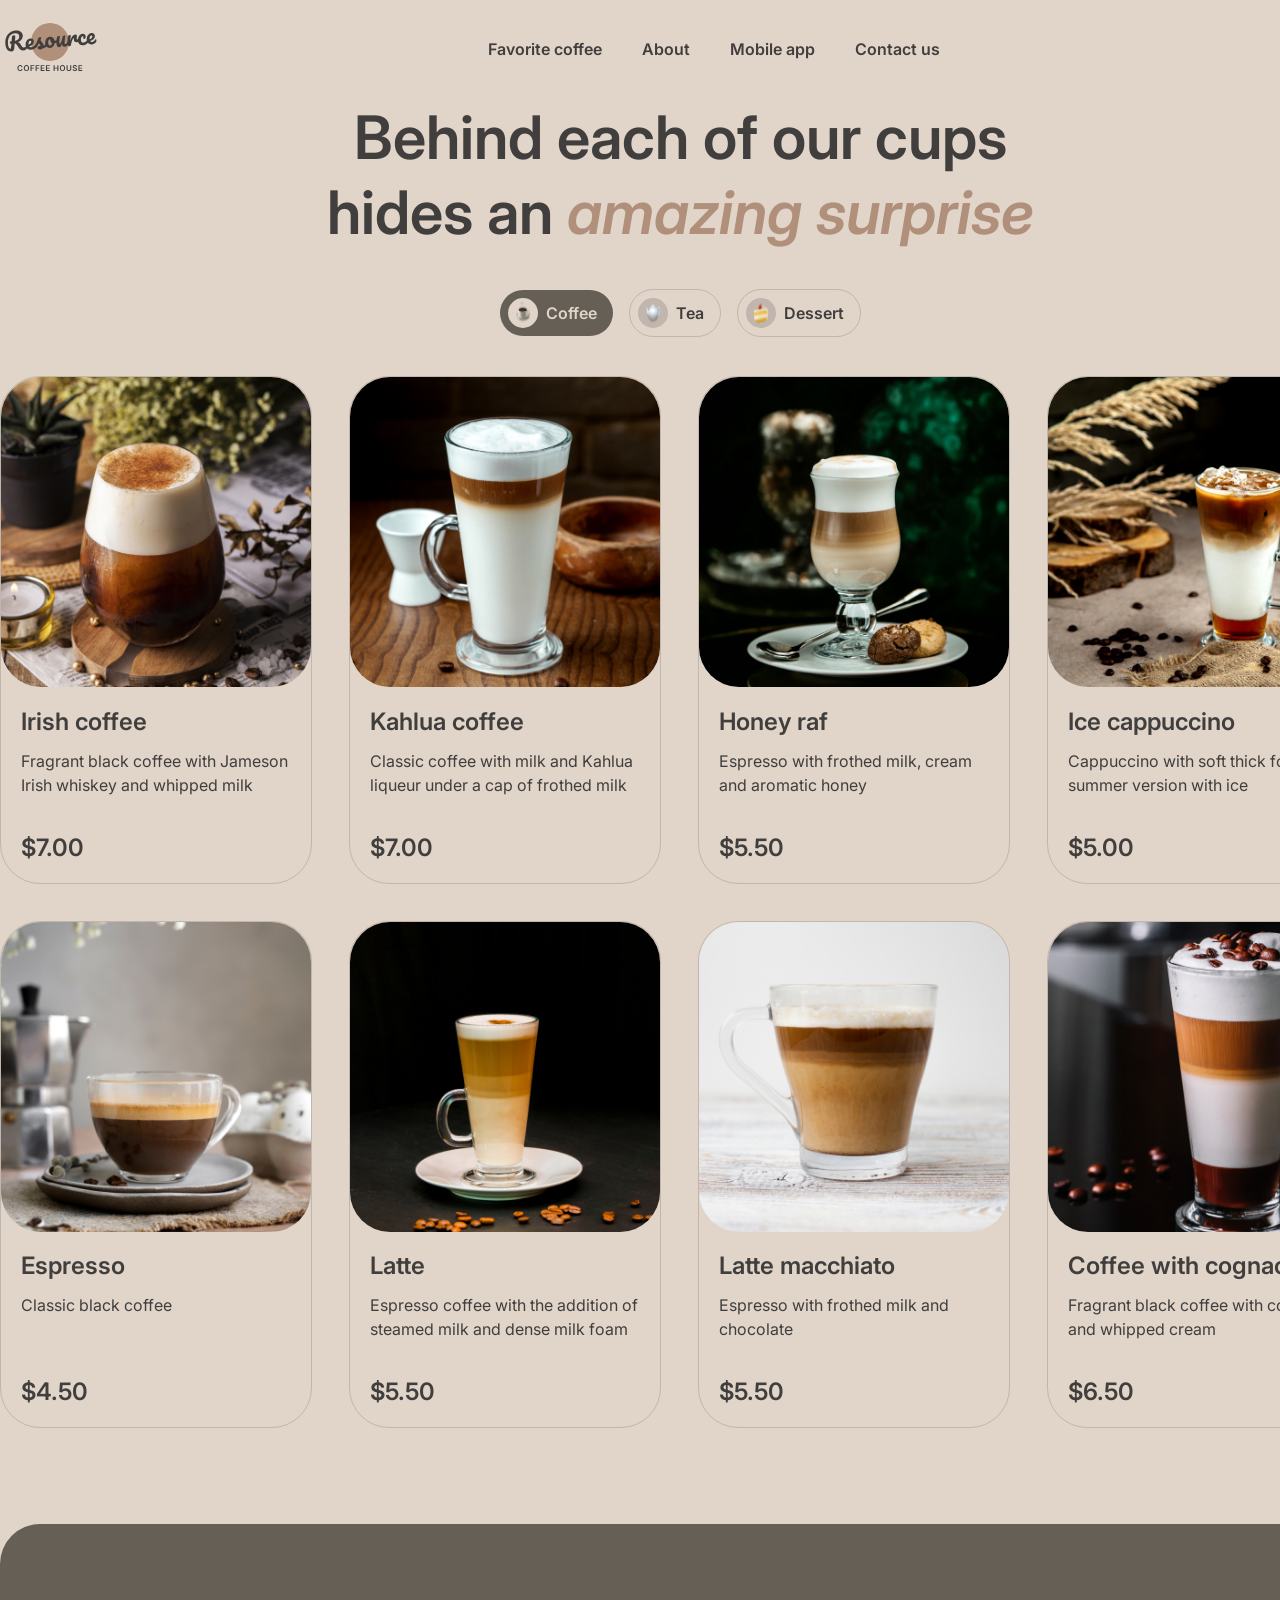
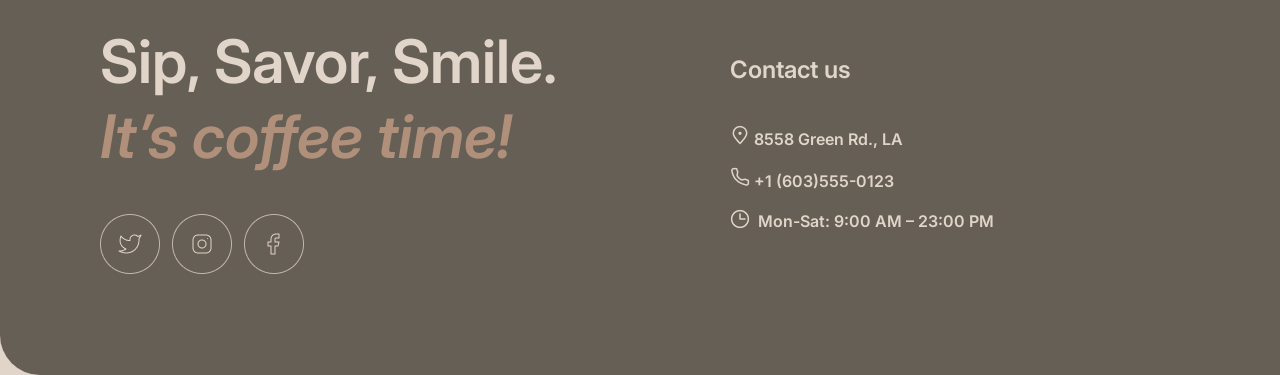
==== coffee-house/menu/index.html @ b1c593aa "feat: finish css page menu" ====
<!DOCTYPE html>
<html lang="en">

<head>
    <meta charset="UTF-8">
    <meta name="viewport" content="width=device-width, initial-scale=1.0">
    <link rel="stylesheet" type="text/css" href="../index.css">
    <link rel="icon" type="image/x-icon" href="../assets/img/favicon.ico">
    <link type="text/css" rel="stylesheet" href="../normalize.css" />
    <link href="https://fonts.googleapis.com/css2?family=Forum&family=Inter:wght@400;700&display=swap" rel="stylesheet">
    <title>Coffee-House</title>
</head>

<body>
    <div class="wrapper">
        <header class="header">

            <div class="logo">
                <a href="../index.html"><img src="../assets/img/logo.svg" alt="logo" class="imgLogo"></a>
            </div>
            <nav>
                <ul>
                    <li><a href="#favoriteCoffee">Favorite coffee</a></li>
                    <li><a href="#about">About</a></li>
                    <li><a href="#mobileApp">Mobile app</a></li>
                    <li><a href="#contactUs">Contact us</a></li>
                </ul>
            </nav>
            <div class="coffeeMenu">
                <a href="./menu/index.html">Menu</a>
                <img src="../assets/img/coffee-cup.svg" alt="coffeeMenu">
            </div>

        </header>
        <main>
            <div class="menu">
                <h3 class="menuH3">Behind each of our cups<br> hides an <i>amazing surprise</i></h3>
                <div class="menuTab">
                    <div class="coffeeTab">
                        <img src="../assets/img/coffee_menu.png" alt="coffee">
                        <p>Coffee</p>
                    </div>
                    <div class="teaTab">
                        <img src="../assets/img/tea_menu.png" alt="tea">
                        <p>Tea</p>
                    </div>
                    <div class="dessertTab">
                        <img src="../assets/img/dessert_menu.png" alt="dessert">
                        <p>Dessert</p>
                    </div>
                </div>
                <div class="menuCards">
                    <div class="cards">
                        <img src="../assets/img/coffee-1.jpg" alt="coffee-1">
                        <div class="cardsText">
                            <h4>Irish coffee</h4>
                            <p class="cardText">Fragrant black coffee with Jameson Irish whiskey and whipped milk</p>
                            <h4>$7.00</h4>
                        </div>
                    </div>
                    <div class="cards">
                        <img src="../assets/img/coffee-2.jpg" alt="coffee-2">
                        <div class="cardsText">
                            <h4>Kahlua coffee</h4>
                            <p class="cardText">Classic coffee with milk and Kahlua liqueur under a cap of frothed milk</p>
                            <h4>$7.00</h4>
                        </div>
                    </div>
                    <div class="cards">
                        <img src="../assets/img/coffee-3.jpg" alt="coffee-3">
                        <div class="cardsText">
                            <h4>Honey raf</h4>
                            <p class="cardText">Espresso with frothed milk, cream and aromatic honey</p>
                            <h4>$5.50</h4>
                        </div>
                    </div>
                    <div class="cards">
                        <img src="../assets/img/coffee-4.jpg" alt="coffee-4">
                        <div class="cardsText">
                            <h4>Ice cappuccino</h4>
                            <p class="cardText">Cappuccino with soft thick foam in summer version with ice</p>
                            <h4>$5.00</h4>
                        </div>
                    </div>
                    <div class="cards">
                        <img src="../assets/img/coffee-5.jpg" alt="coffee-5">
                        <div class="cardsText">
                            <h4>Espresso</h4>
                            <p class="cardText">Classic black coffee</p>
                            <h4>$4.50</h4>
                        </div>
                    </div>
                    <div class="cards">
                        <img src="../assets/img/coffee-6.jpg" alt="coffee-6">
                        <div class="cardsText">
                            <h4>Latte</h4>
                            <p class="cardText">Espresso coffee with the addition of steamed milk and dense milk foam</p>
                            <h4>$5.50</h4>
                        </div>
                    </div>
                    <div class="cards">
                        <img src="../assets/img/coffee-7.jpg" alt="coffee-7">
                        <div class="cardsText">
                            <h4>Latte macchiato</h4>
                            <p class="cardText">Espresso with frothed milk and chocolate</p>
                            <h4>$5.50</h4>
                        </div>
                    </div>
                    <div class="cards">
                        <img src="../assets/img/coffee-8.jpg" alt="coffee-8">
                        <div class="cardsText">
                            <h4>Coffee with cognac</h4>
                            <p class="cardText">Fragrant black coffee with cognac and whipped cream</p>
                            <h4>$6.50</h4>
                        </div>
                    </div>
                </div>
            </div>
            <div class="contactUs">
                <div class="offer">
                    <div class="offerHead">Sip, Savor, Smile.<br> <i>It’s coffee time!</i></div>
                    <div class="socialMedia">
                        <ul class="socialMediaS">
                            <li>
                                <a href="https://twitter.com/" target="_blank">
                                    <img src="../assets/img/twitter-icon-light.png" alt="twitter"></a>
                            </li>
                            <li>
                                <a href="https://www.instagram.com/" target="_blank">
                                    <img src="../assets/img/instagram-icon-light.png" alt="instagram">
                                </a>
                            </li>
                            <li>
                                <a href="https://www.facebook.com/" target="_blank">
                                    <img src="../assets/img/facebook-icon-light.png" alt="facebook">
                                </a>
                            </li>
                        </ul>

                    </div>

                </div>
                <div class="contactInfo">
                    <div class="contactInfoHead">Contact us</div>
                    <div class="contactInfoBody">
                        <p class="contactInfoAddres">
                            <img src="../assets/img/pin-alt.png" alt="maps">
                            <a href="https://maps.app.goo.gl/DtA5fpxb3TeyY89q7" target="_blank">8558 Green Rd., LA</a>
                        </p>
                        <p class="contactInfoTel">
                            <img src="../assets/img/phone.png" alt="phone">
                            <a href="tel:1(603)5550123" type="text/html" target="_blank">+1 (603)555-0123</a>
                        </p>
                        <div class="jobTime">
                            <img src="../assets/img/clock.png" alt="clock">
                            <p>Mon-Sat: 9:00 AM – 23:00 PM</p>
                        </div>
                    </div>
                </div>
        </main>
    </div>

</body>

</html>
---- coffee-house/index.css ----
html {
  scroll-behavior: smooth;
}

body {
  background-color: #E1D4C9;
  font-family: Inter, serif;
}

.wrapper {
  width: 1360px;
  margin: 0 auto;
}

/*header css*/ 
.header {
  display: flex;
  justify-content: space-between;
  align-items: center;
  margin: 17px 0 20px 0;
}

nav ul {
  display: flex;
  gap: 40px;
}
nav ul li {
  list-style: none;
}
nav ul li a {
  text-decoration: none;
  color: #403F3D;
  font-size: 16px;
  font-style: normal;
  font-weight: 600;
  line-height: 150%;
  cursor: pointer;
}
nav ul li :hover {
  -webkit-text-decoration: underline 2px;
          text-decoration: underline 2px;
  transition-duration: 0.4s;
}

.coffeeMenu {
  display: flex;
  gap: 8px;
}
.coffeeMenu a {
  text-decoration: none;
  cursor: pointer;
  color: #403F3D;
  font-feature-settings: "clig" off, "liga" off;
  font-family: Inter, serif;
  font-size: 16px;
  font-style: normal;
  font-weight: 600;
  line-height: 150%;
}
.coffeeMenu :hover {
  -webkit-text-decoration: underline 2px;
          text-decoration: underline 2px;
  transition-duration: 0.4s;
}

/*welcom css*/
.welcom {
  background-image: url(./assets/img/img-hero.svg);
  border-radius: 42px;
  height: 644px;
  background-position: -70px -40px;
  background-repeat: no-repeat;
  max-width: 1360px;
}

i {
  color: #B0907A;
}

h2 {
  color: #E1D4C9;
  font-feature-settings: "clig" off, "liga" off;
  font-family: Inter, serif;
  font-size: 72px;
  font-weight: 600;
  line-height: 105%;
  margin: 0;
  letter-spacing: -0.5px;
}

.welcomText {
  height: 444px;
  width: 530px;
  display: flex;
  margin: 100px 0 0 100px;
  flex-direction: column;
  gap: 40px;
  position: absolute;
}

p {
  color: #E1D4C9;
  font-feature-settings: "clig" off, "liga" off;
  font-family: Inter, serif;
  font-size: 16px;
  font-style: normal;
  font-weight: 400;
  line-height: 150%;
  margin: 0;
}

.btnMenu {
  background-color: #E1D4C9;
  width: 200px;
  height: 64px;
  border-radius: 50px;
  border: 0px;
  /*favorite coffee css*/
}
.btnMenu img {
  display: none;
}

h3 {
  color: #403F3D;
  text-align: center;
  font-feature-settings: "clig" off, "liga" off;
  font-family: Inter, serif;
  font-size: 60px;
  font-style: normal;
  font-weight: 600;
  line-height: 125%;
  margin: 100px 0 35px 0;
}

h4 {
  color: #403F3D;
  font-feature-settings: "clig" off, "liga" off;
  font-family: Inter, serif;
  font-size: 24px;
  font-style: normal;
  font-weight: 600;
  line-height: 125%;
  margin-top: 0px;
  margin-bottom: 0px;
}

.slider {
  display: flex;
  justify-content: space-between;
  align-items: center;
}

.sliderLeft {
  rotate: 180deg;
  width: 60px;
  height: 60px;
  padding-top: 0px;
  padding-right: 5px;
}

.sliderRight {
  width: 60px;
  height: 60px;
  padding-bottom: 0px;
  padding-right: 5px;
}

.favoriteCoffee {
  display: flex;
  flex-direction: column;
}

.slides {
  display: flex;
  flex-direction: column;
  justify-content: center;
  align-items: center;
  max-width: 480px;
  gap: 16px;
}
.slides img {
  height: 480px;
  width: 480px;
  margin-bottom: 10px;
}

.sliderText {
  color: #403F3D;
  text-align: center;
  font-feature-settings: "clig" off, "liga" off;
  font-family: Inter, serif;
  font-size: 16px;
  font-style: normal;
  font-weight: 400;
  line-height: 150%;
  margin-bottom: 0px;
}

hr {
  width: 40px;
  height: 10px;
  border-radius: 100px;
  background: #C1B6AD;
}

.btnCarousel {
  width: 40px;
  height: 4px;
  border-radius: 100px;
  background: #C1B6AD;
}

.active {
  background: #665F55;
}

.carousel {
  display: flex;
  justify-content: center;
  gap: 12px;
  margin-top: 40px;
}

/* about css*/
.aboutHead {
  text-align: justify;
  letter-spacing: -0.3px;
  margin-bottom: 39px;
}

.aboutImages {
  display: flex;
  gap: 40px;
}

.aboutImages1 {
  display: flex;
  gap: 40px;
  flex-direction: column;
}

.aboutImages2 {
  display: flex;
  gap: 40px;
  flex-direction: column;
}

.aboutImg {
  width: 660px;
  height: 590px;
  border-radius: 20px;
}

.image1 {
  background-image: url(./assets/img/about-1.jpg);
  background-position: -33px -68px;
}

.image2 {
  background-image: url(./assets/img/about-2.jpg);
  height: 430px;
  background-position: -33px -148px;
}

.image3 {
  background-image: url(./assets/img/about-3.jpg);
  height: 430px;
  background-position: -33px -148px;
}

.image4 {
  background-image: url(./assets/img/about-4.jpg);
  background-position: -33px -68px;
}

/*css mobile app*/
.mobileApp {
  display: flex;
  flex-direction: row;
  gap: 100px;
  margin: 100px 0 0 0;
}

.mobileAppText {
  display: flex;
  flex-direction: column;
  gap: 40px;
}

.mobileAppHead {
  text-align: justify;
  padding-top: 44px;
  letter-spacing: -0.2px;
  margin-bottom: 0px;
}

.AppText {
  color: #403F3D;
  font-feature-settings: "clig" off, "liga" off;
  font-family: Inter, serif;
  font-size: 16px;
  font-style: normal;
  font-weight: 400;
  line-height: 150%;
}

.btnApple,
.btnGoogle {
  display: flex;
  flex-direction: row;
  width: 200px;
  padding: 12px 20px;
  align-items: center;
  gap: 8px;
  border-radius: 100px;
  border: 1px solid #665F55;
  cursor: pointer;
  transition-duration: 0.4s;
}

.mobileAppBtn button:hover {
  background: #665F55;
}
.mobileAppBtn button:hover .buttonText {
  color: #E1D4C9;
}
.buttonText {
  color: #403F3D;
  text-align: center;
  font-feature-settings: "clig" off, "liga" off;
  font-family: Inter, serif;
  font-size: 10px;
  font-style: normal;
  font-weight: 600;
  line-height: 140%;
  transition-duration: 0.4s;
}
.buttonText b {
  font-size: 16px;
  font-style: normal;
  font-weight: 600;
  line-height: 150%;
}

.mobileAppBtn {
  display: flex;
  gap: 20px;
}

/* css contact Us*/
.contactUs {
  display: flex;
  flex-direction: row;
  justify-content: center;
  align-items: center;
  gap: 100px;
  background: #665F55;
  border-radius: 40px;
  margin: 96px 0 0 0;
}

.offer {
  padding: 100px 0 81px 100px;
  width: 530px;
}

.contactInfo {
  width: 530px;
  padding: 71px 100px 81px 0;
  display: flex;
  flex-direction: column;
  align-items: flex-start;
  gap: 40px;
}

.offerHead {
  color: #E1D4C9;
  font-feature-settings: "clig" off, "liga" off;
  font-family: Inter, serif;
  font-size: 60px;
  font-style: normal;
  font-weight: 600;
  line-height: 125%;
}

.socialMediaS {
  display: flex;
  flex-direction: row;
  align-items: flex-start;
  gap: 12px;
  padding-left: 0px;
}
.socialMediaS li {
  list-style: none;
}

.socialMediaS li a img:hover {
  background-color: #E1D4C9;
  color: #403F3D;
  border-radius: 100px;
  transition-duration: 0.4s;
}

.socialMedia {
  margin: 40px 0 0 0;
}

.contactInfoHead {
  color: #E1D4C9;
  font-feature-settings: "clig" off, "liga" off;
  font-family: Inter, serif;
  font-size: 24px;
  font-style: normal;
  font-weight: 600;
  line-height: 125%;
}

.contactInfoBody {
  display: flex;
  flex-direction: column;
  align-items: flex-start;
  gap: 16px;
}

.contactInfoAddres a {
  text-decoration: none;
  color: #E1D4C9;
  font-feature-settings: "clig" off, "liga" off;
  font-family: Inter, serif;
  font-size: 16px;
  font-style: normal;
  font-weight: 600;
  line-height: 150%;
  transition-duration: 0.4s;
}
.contactInfoAddres a ::before {
  transition: transform 300ms ease-in-out;
  transform: scaleX(0);
}
.contactInfoAddres a :hover::before {
  transform: scaleX(1);
}
.contactInfoAddres a :focus::before {
  transform: scaleX(1);
}

.contactInfoTel a {
  text-decoration: none;
  color: #E1D4C9;
  font-feature-settings: "clig" off, "liga" off;
  font-family: Inter, serif;
  font-size: 16px;
  font-style: normal;
  font-weight: 600;
  line-height: 150%;
}

.jobTime {
  display: flex;
  gap: 8px;
}
.jobTime p {
  color: #E1D4C9;
  font-feature-settings: "clig" off, "liga" off;
  font-family: Inter, serif;
  font-size: 16px;
  font-style: normal;
  font-weight: 600;
  line-height: 150%;
}
.jobTime img {
  height: 20px;
  width: 20px;
}

/*css menu*/
.menu {
  display: flex;
  flex-direction: column;
  gap: 39px;
}

.menuH3 {
  margin: 0;
}

.coffeeTab {
  display: flex;
  border-radius: 100px;
  background: #665F55;
  padding: 8px 16px 8px 8px;
  gap: 8px;
}
.coffeeTab img {
  padding: 3px 7px;
  justify-content: center;
  align-items: center;
  border-radius: 100px;
  background: #E1D4C9;
  width: 16px;
  height: 24px;
}
.coffeeTab p {
  color: #E1D4C9;
  font-feature-settings: "clig" off, "liga" off;
  font-family: Inter, serif;
  font-size: 16px;
  font-style: normal;
  font-weight: 600;
  line-height: 150%;
  padding-top: 3px;
}

.teaTab {
  display: flex;
  border-radius: 100px;
  border: 1px solid #C1B6AD;
  padding: 8px 16px 8px 8px;
  gap: 8px;
  cursor: pointer;
}
.teaTab img {
  padding: 3px 7px;
  justify-content: center;
  align-items: center;
  border-radius: 100px;
  background: #C1B6AD;
  width: 16px;
  height: 24px;
}
.teaTab p {
  color: #403F3D;
  font-feature-settings: "clig" off, "liga" off;
  font-family: Inter, serif;
  font-size: 16px;
  font-style: normal;
  font-weight: 600;
  line-height: 150%;
  padding-top: 3px;
}
.teaTab:hover {
  background: #665F55;
}
.teaTab:hover p {
  color: #E1D4C9;
}

.menuTab {
  display: flex;
  flex-direction: row;
  justify-content: center;
  align-items: center;
  gap: 16px;
}

.dessertTab {
  display: flex;
  border-radius: 100px;
  border: 1px solid #C1B6AD;
  padding: 8px 16px 8px 8px;
  gap: 8px;
  cursor: pointer;
}
.dessertTab img {
  padding: 3px 7px;
  justify-content: center;
  align-items: center;
  border-radius: 100px;
  background: #C1B6AD;
  width: 16px;
  height: 24px;
}
.dessertTab p {
  color: #403F3D;
  font-feature-settings: "clig" off, "liga" off;
  font-family: Inter, serif;
  font-size: 16px;
  font-style: normal;
  font-weight: 600;
  line-height: 150%;
  padding-top: 3px;
}
.dessertTab:hover {
  background: #665F55;
}
.dessertTab:hover p {
  color: #E1D4C9;
}

.menuCards {
  display: flex;
  gap: 37px;
  flex-wrap: wrap;
}

.cards {
  border-radius: 40px;
  border: 1px solid #C1B6AD;
  width: 310px;
}
.cards img {
  border-radius: 40px;
  width: 310px;
}

.cardsText {
  display: flex;
  flex-direction: column;
  justify-content: flex-start;
  padding: 16px 20px 20px 20px;
  gap: 12px;
}

.cardText {
  color: #403F3D;
  font-feature-settings: "clig" off, "liga" off;
  font-family: Inter, serif;
  font-size: 16px;
  font-style: normal;
  font-weight: 400;
  line-height: 150%;
  height: 72px;
}/*# sourceMappingURL=index.css.map */
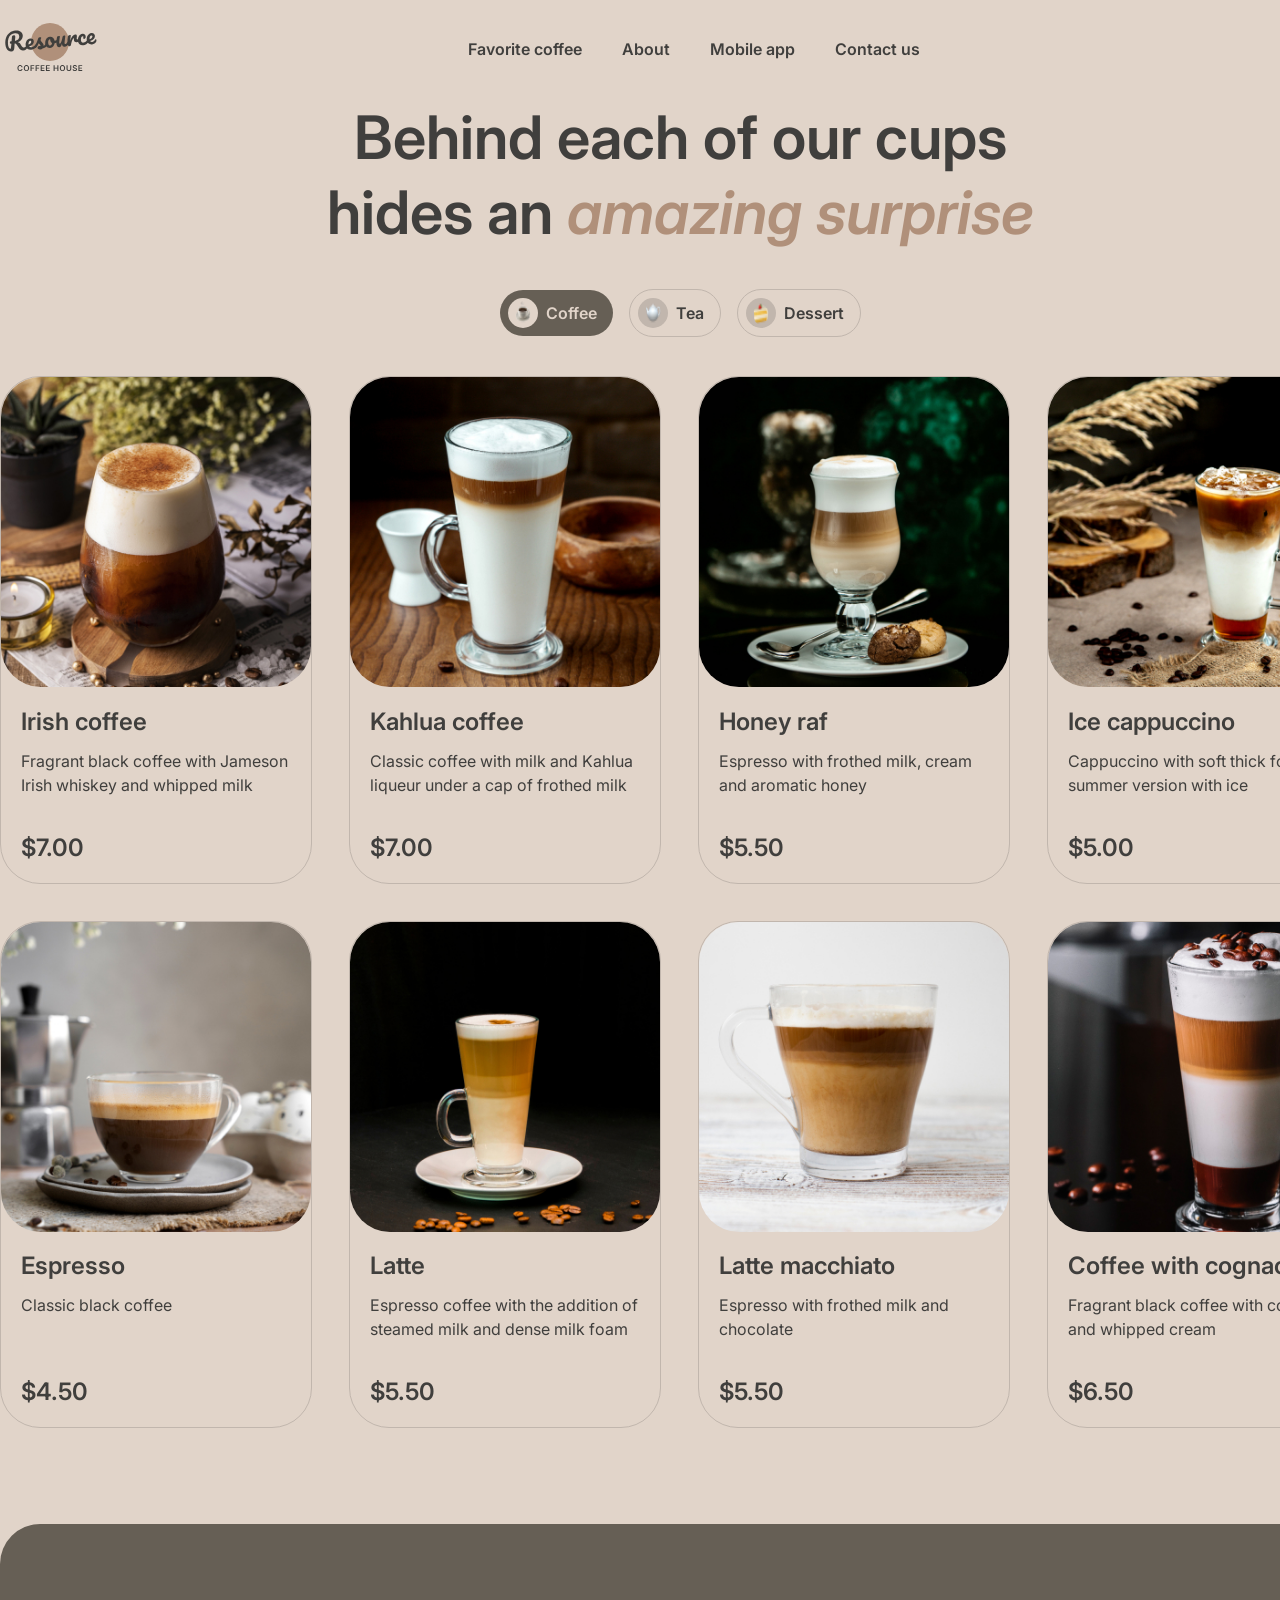
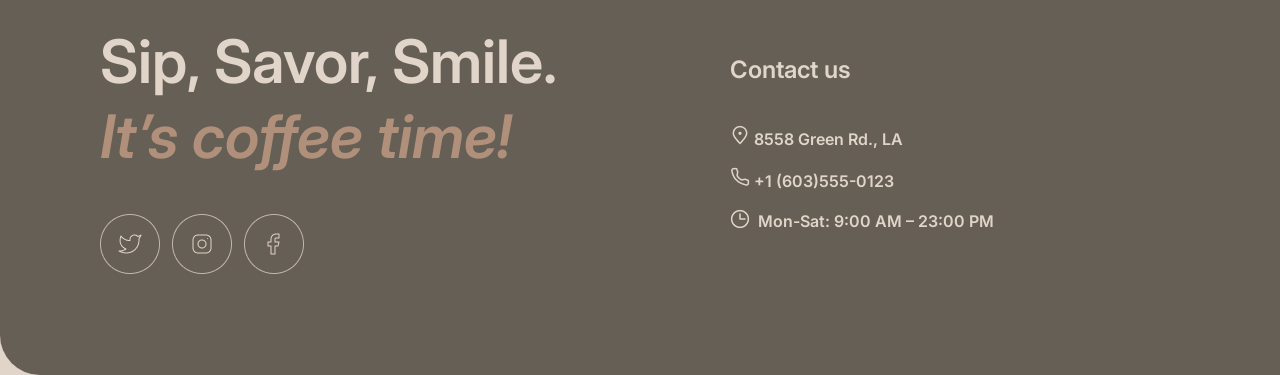
==== commit 41568033: "feat: add button menu link" ====
--- a/coffee-house/menu/index.html
+++ b/coffee-house/menu/index.html
@@ -27,7 +27,7 @@
                 </ul>
             </nav>
             <div class="coffeeMenu">
-                <a href="./menu/index.html">Menu</a>
+                <a href="#">Menu</a>
                 <img src="../assets/img/coffee-cup.svg" alt="coffeeMenu">
             </div>
 
@@ -121,16 +121,16 @@
                     <div class="offerHead">Sip, Savor, Smile.<br> <i>It’s coffee time!</i></div>
                     <div class="socialMedia">
                         <ul class="socialMediaS">
-                            <li>
+                            <li class="twitterIcon">
                                 <a href="https://twitter.com/" target="_blank">
                                     <img src="../assets/img/twitter-icon-light.png" alt="twitter"></a>
                             </li>
-                            <li>
+                            <li class="instagramIcon">
                                 <a href="https://www.instagram.com/" target="_blank">
                                     <img src="../assets/img/instagram-icon-light.png" alt="instagram">
                                 </a>
                             </li>
-                            <li>
+                            <li class="facebookIcon">
                                 <a href="https://www.facebook.com/" target="_blank">
                                     <img src="../assets/img/facebook-icon-light.png" alt="facebook">
                                 </a>
--- a/coffee-house/index.css
+++ b/coffee-house/index.css
@@ -23,6 +23,7 @@
 nav ul {
   display: flex;
   gap: 40px;
+  padding-left: 0px;
 }
 nav ul li {
   list-style: none;
@@ -115,10 +116,41 @@
   height: 64px;
   border-radius: 50px;
   border: 0px;
+  cursor: pointer;
+  transition-duration: 0.4s;
+  display: flex;
+  gap: 8px;
+  justify-content: center;
+  align-items: center;
+  text-decoration: none;
+}
+.btnMenu img {
+  opacity: 0;
+  transition-duration: 1s;
+}
+.btnMenu .btnMenuText {
+  padding-left: 25px;
+  text-decoration: none;
+}
+.btnMenu:hover img {
+  opacity: 1;
+}
+.btnMenu:hover .btnMenuText {
+  padding-left: 0px;
+}
+
+.btnMenuText {
+  color: #403F3D;
+  text-align: center;
+  font-feature-settings: "clig" off, "liga" off;
+  font-family: Inter, serif;
+  font-size: 16px;
+  font-style: normal;
+  font-weight: 600;
+  line-height: 150%;
+  text-decoration: none;
+  transition-duration: 0.5s;
   /*favorite coffee css*/
-}
-.btnMenu img {
-  display: none;
 }
 
 h3 {
@@ -157,6 +189,13 @@
   height: 60px;
   padding-top: 0px;
   padding-right: 5px;
+  transition-duration: 0.4s;
+  cursor: pointer;
+}
+.sliderLeft:hover {
+  background: #665F55;
+  border-radius: 50px;
+  color: #E1D4C9;
 }
 
 .sliderRight {
@@ -164,6 +203,13 @@
   height: 60px;
   padding-bottom: 0px;
   padding-right: 5px;
+  transition-duration: 0.4s;
+  cursor: pointer;
+}
+.sliderRight:hover {
+  background: #665F55;
+  border-radius: 50px;
+  color: #E1D4C9;
 }
 
 .favoriteCoffee {
@@ -395,11 +441,28 @@
   list-style: none;
 }
 
-.socialMediaS li a img:hover {
-  background-color: #E1D4C9;
-  color: #403F3D;
-  border-radius: 100px;
-  transition-duration: 0.4s;
+.twitterIcon:hover {
+  background: #E1D4C9;
+  color: #403F3D;
+  border-radius: 100px;
+  transition-duration: 1s;
+  background-image: url(./assets/img/twitter-icon-light.jpg);
+}
+
+.instagramIcon:hover {
+  background: #E1D4C9;
+  color: #403F3D;
+  border-radius: 100px;
+  transition-duration: 1s;
+  background-image: url(./assets/img/instagram-icon-light.jpg);
+}
+
+.facebookIcon:hover {
+  background: #E1D4C9;
+  color: #403F3D;
+  border-radius: 100px;
+  transition-duration: 1s;
+  background-image: url(./assets/img/facebook-icon-light.jpg);
 }
 
 .socialMedia {
@@ -434,15 +497,10 @@
   line-height: 150%;
   transition-duration: 0.4s;
 }
-.contactInfoAddres a ::before {
-  transition: transform 300ms ease-in-out;
-  transform: scaleX(0);
-}
-.contactInfoAddres a :hover::before {
-  transform: scaleX(1);
-}
-.contactInfoAddres a :focus::before {
-  transform: scaleX(1);
+.contactInfoAddres a:hover {
+  -webkit-text-decoration: underline 2px;
+          text-decoration: underline 2px;
+  transition-duration: 0.4s;
 }
 
 .contactInfoTel a {
@@ -454,6 +512,11 @@
   font-style: normal;
   font-weight: 600;
   line-height: 150%;
+}
+.contactInfoTel a:hover {
+  -webkit-text-decoration: underline 2px;
+          text-decoration: underline 2px;
+  transition-duration: 0.4s;
 }
 
 .jobTime {
@@ -472,6 +535,11 @@
 .jobTime img {
   height: 20px;
   width: 20px;
+}
+.jobTime:hover {
+  -webkit-text-decoration: underline 2px;
+          text-decoration: underline 2px;
+  transition-duration: 0.4s;
 }
 
 /*css menu*/
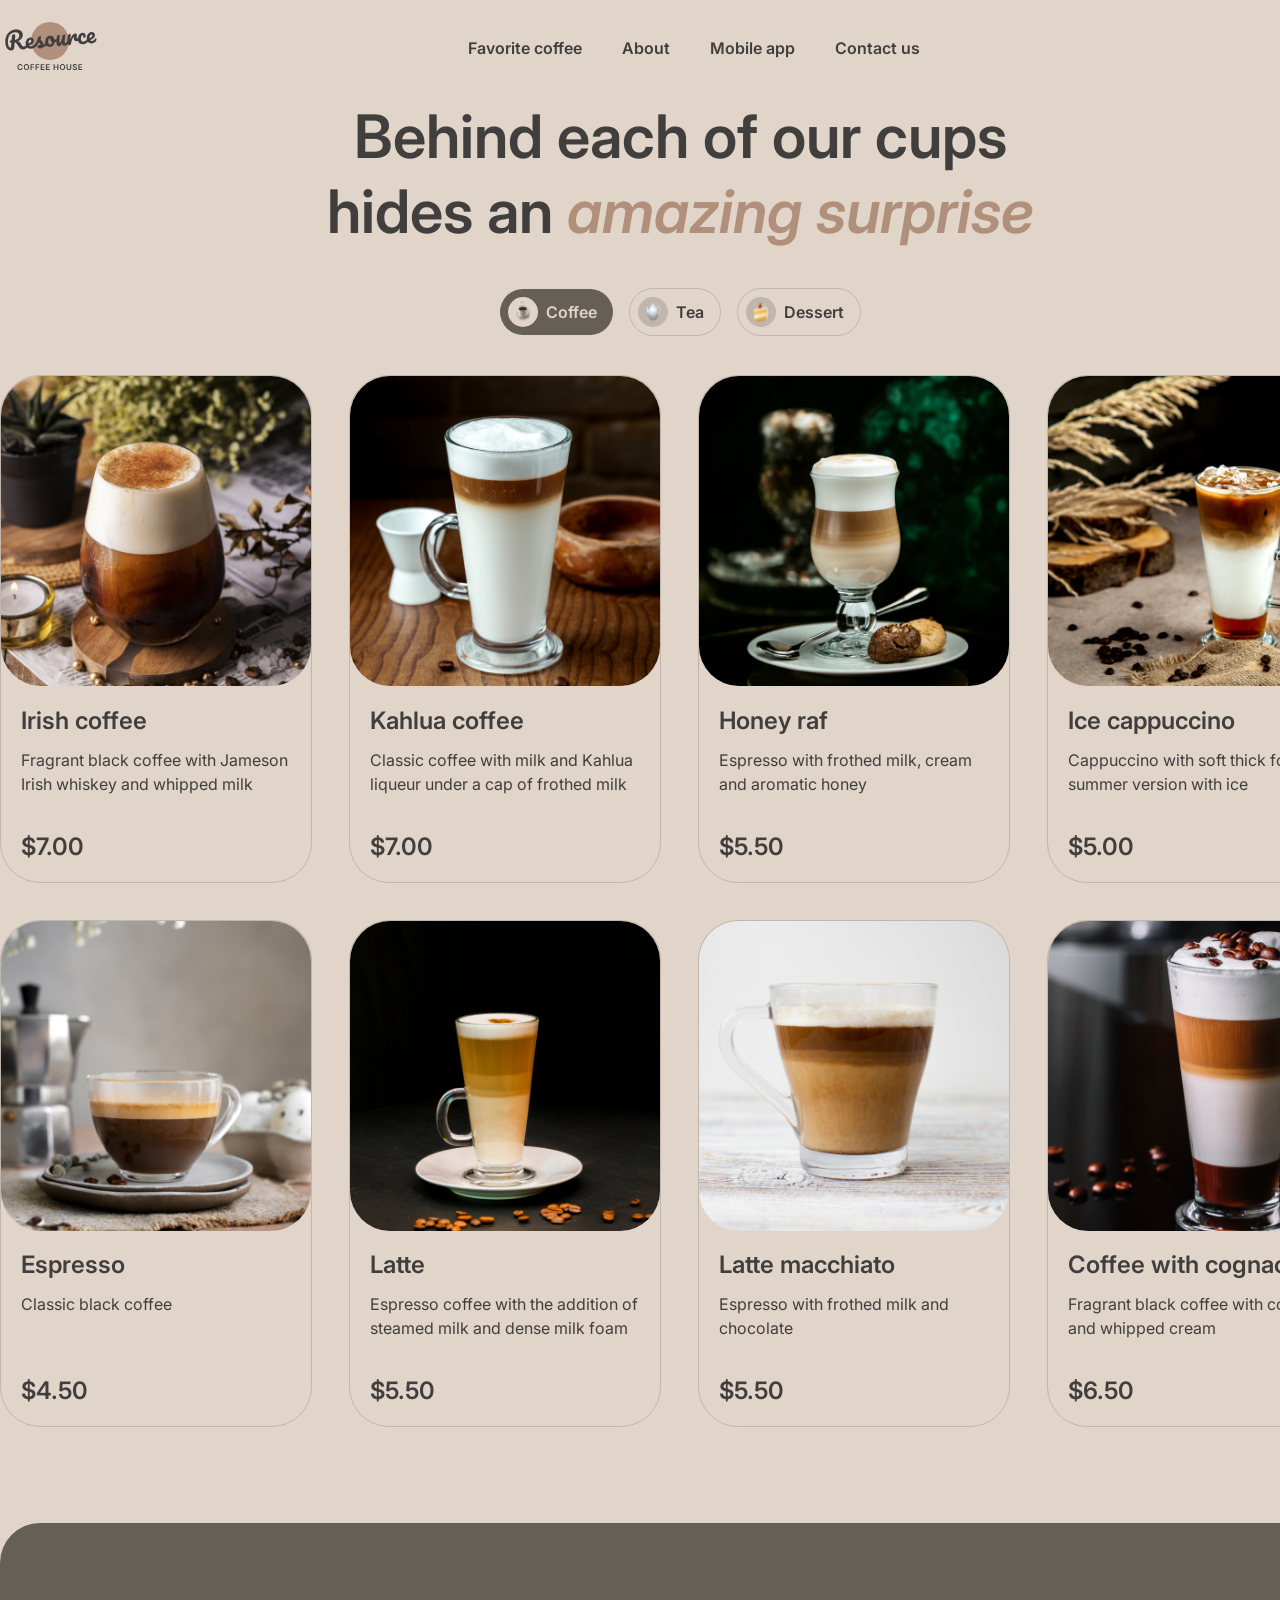
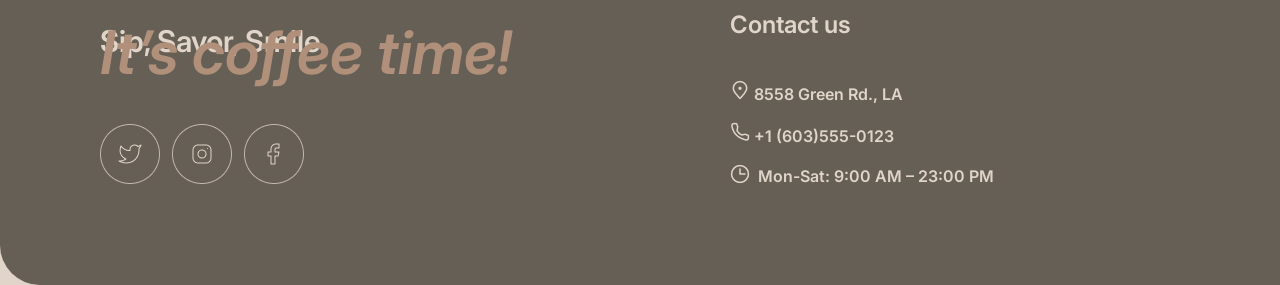
==== commit 68afff63: "fix: close element div" ====
--- a/coffee-house/menu/index.html
+++ b/coffee-house/menu/index.html
@@ -157,6 +157,7 @@
                         </div>
                     </div>
                 </div>
+            </div>
         </main>
     </div>
 
--- a/coffee-house/index.css
+++ b/coffee-house/index.css
@@ -17,7 +17,7 @@
   display: flex;
   justify-content: space-between;
   align-items: center;
-  margin: 17px 0 20px 0;
+  margin: 16px 0 20px 0;
 }
 
 nav ul {
@@ -355,7 +355,7 @@
 .btnGoogle {
   display: flex;
   flex-direction: row;
-  width: 200px;
+  width: 158px;
   padding: 12px 20px;
   align-items: center;
   gap: 8px;
@@ -365,10 +365,10 @@
   transition-duration: 0.4s;
 }
 
-.mobileAppBtn button:hover {
+.mobileAppBtn div:hover {
   background: #665F55;
 }
-.mobileAppBtn button:hover .buttonText {
+.mobileAppBtn div:hover .buttonText {
   color: #E1D4C9;
 }
 .buttonText {
@@ -407,7 +407,7 @@
 }
 
 .offer {
-  padding: 100px 0 81px 100px;
+  padding: 113px 0 81px 100px;
   width: 530px;
 }
 
@@ -424,10 +424,16 @@
   color: #E1D4C9;
   font-feature-settings: "clig" off, "liga" off;
   font-family: Inter, serif;
+  font-size: 30px;
+  font-style: normal;
+  font-weight: 600;
+  line-height: 35%;
+}
+.offerHead i {
   font-size: 60px;
-  font-style: normal;
-  font-weight: 600;
-  line-height: 125%;
+}
+.offerHead h1 {
+  margin: 14px 0 59px 0;
 }
 
 .socialMediaS {
@@ -466,7 +472,7 @@
 }
 
 .socialMedia {
-  margin: 40px 0 0 0;
+  margin: 56px 0 0 0;
 }
 
 .contactInfoHead {
@@ -540,6 +546,11 @@
   -webkit-text-decoration: underline 2px;
           text-decoration: underline 2px;
   transition-duration: 0.4s;
+}
+
+.h1 {
+  font-size: 1em;
+  margin: 0;
 }
 
 /*css menu*/
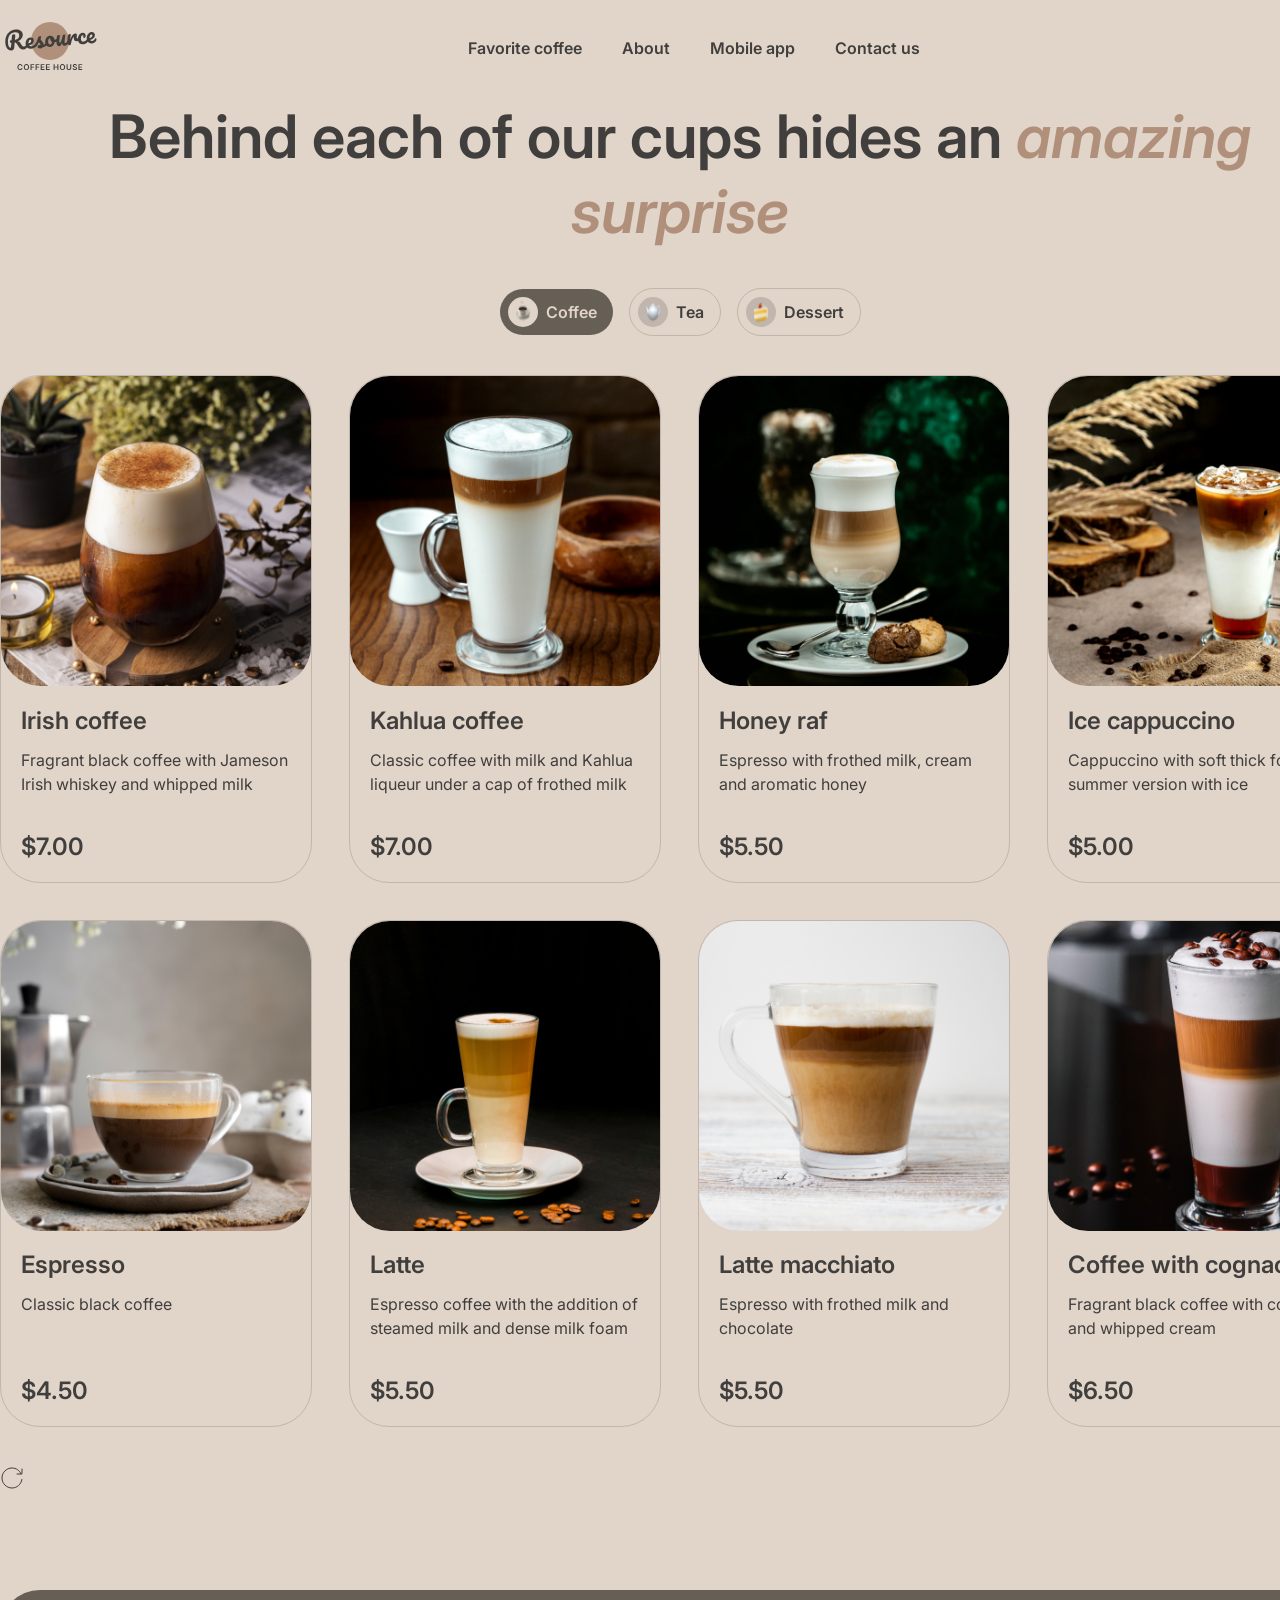
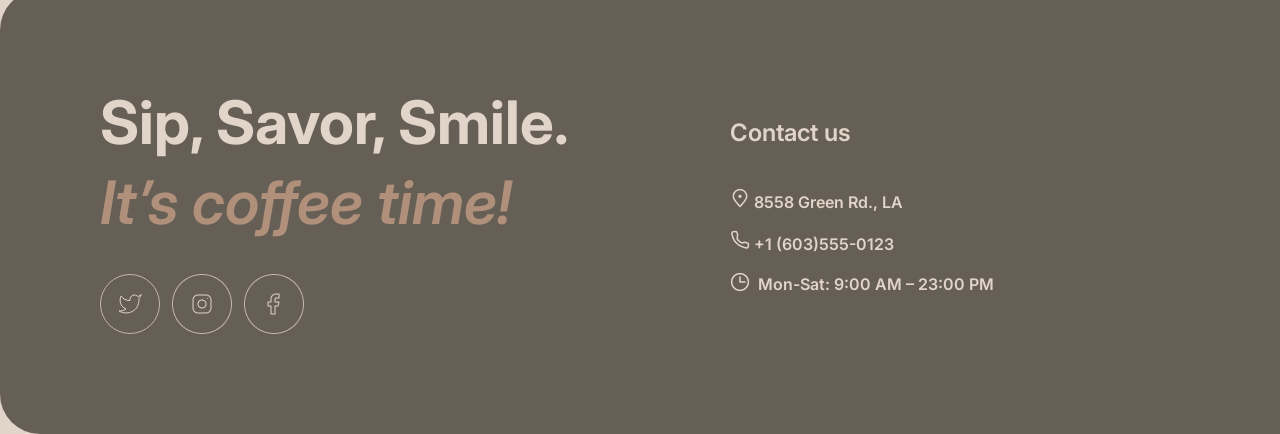
==== commit 7fa577ee: "feat: finish menu 768px page" ====
--- a/coffee-house/menu/index.html
+++ b/coffee-house/menu/index.html
@@ -16,7 +16,7 @@
         <header class="header">
 
             <div class="logo">
-                <a href="../index.html"><img src="../assets/img/logo.svg" alt="logo" class="imgLogo"></a>
+                <img src="../assets/img/logo.svg" alt="logo" class="imgLogo">
             </div>
             <nav>
                 <ul>
@@ -27,14 +27,18 @@
                 </ul>
             </nav>
             <div class="coffeeMenu">
-                <a href="#">Menu</a>
+
+                <a href="../menu/index.html">Menu</a>
                 <img src="../assets/img/coffee-cup.svg" alt="coffeeMenu">
+            </div>
+            <div class="burger">
+                <img src="../assets/img/button-icon-burger.png" alt="burgerMenu">
             </div>
 
         </header>
         <main>
             <div class="menu">
-                <h3 class="menuH3">Behind each of our cups<br> hides an <i>amazing surprise</i></h3>
+                <h3 class="menuH3">Behind each of our cups hides an <i>amazing surprise</i></h3>
                 <div class="menuTab">
                     <div class="coffeeTab">
                         <img src="../assets/img/coffee_menu.png" alt="coffee">
@@ -62,7 +66,8 @@
                         <img src="../assets/img/coffee-2.jpg" alt="coffee-2">
                         <div class="cardsText">
                             <h4>Kahlua coffee</h4>
-                            <p class="cardText">Classic coffee with milk and Kahlua liqueur under a cap of frothed milk</p>
+                            <p class="cardText">Classic coffee with milk and Kahlua liqueur under a cap of frothed milk
+                            </p>
                             <h4>$7.00</h4>
                         </div>
                     </div>
@@ -82,7 +87,7 @@
                             <h4>$5.00</h4>
                         </div>
                     </div>
-                    <div class="cards">
+                    <div class="cards off">
                         <img src="../assets/img/coffee-5.jpg" alt="coffee-5">
                         <div class="cardsText">
                             <h4>Espresso</h4>
@@ -90,15 +95,16 @@
                             <h4>$4.50</h4>
                         </div>
                     </div>
-                    <div class="cards">
+                    <div class="cards off">
                         <img src="../assets/img/coffee-6.jpg" alt="coffee-6">
                         <div class="cardsText">
                             <h4>Latte</h4>
-                            <p class="cardText">Espresso coffee with the addition of steamed milk and dense milk foam</p>
+                            <p class="cardText">Espresso coffee with the addition of steamed milk and dense milk foam
+                            </p>
                             <h4>$5.50</h4>
                         </div>
                     </div>
-                    <div class="cards">
+                    <div class="cards off">
                         <img src="../assets/img/coffee-7.jpg" alt="coffee-7">
                         <div class="cardsText">
                             <h4>Latte macchiato</h4>
@@ -106,7 +112,7 @@
                             <h4>$5.50</h4>
                         </div>
                     </div>
-                    <div class="cards">
+                    <div class="cards off">
                         <img src="../assets/img/coffee-8.jpg" alt="coffee-8">
                         <div class="cardsText">
                             <h4>Coffee with cognac</h4>
@@ -115,15 +121,28 @@
                         </div>
                     </div>
                 </div>
+                <div class="refresh">
+                    <div class="reload">
+                        <svg width="24" height="24" viewBox="0 0 24 24" fill="none" xmlns="http://www.w3.org/2000/svg">
+                            <path
+                                d="M21.8883 13.5C21.1645 18.3113 17.013 22 12 22C6.47715 22 2 17.5228 2 12C2 6.47715 6.47715 2 12 2C16.1006 2 19.6248 4.46819 21.1679 8"
+                                stroke="#403F3D" stroke-linecap="round" stroke-linejoin="round" />
+                            <path d="M17 8H21.4C21.7314 8 22 7.73137 22 7.4V3" stroke="#403F3D" stroke-linecap="round"
+                                stroke-linejoin="round" />
+                        </svg>
+                    </div>
+                </div>
             </div>
-            <div class="contactUs">
+            <div class="contactUs" id="contactUs">
                 <div class="offer">
-                    <div class="offerHead">Sip, Savor, Smile.<br> <i>It’s coffee time!</i></div>
+                    <div class="offerHead">
+                        <h1>Sip, Savor, Smile.</h1><br> <i>It’s coffee time!</i>
+                    </div>
                     <div class="socialMedia">
                         <ul class="socialMediaS">
                             <li class="twitterIcon">
                                 <a href="https://twitter.com/" target="_blank">
-                                    <img src="../assets/img/twitter-icon-light.png" alt="twitter"></a>
+                                    <img src="../assets/img/twitter-icon-light.svg" alt="twitter"></a>
                             </li>
                             <li class="instagramIcon">
                                 <a href="https://www.instagram.com/" target="_blank">
@@ -138,8 +157,8 @@
                         </ul>
 
                     </div>
+                </div>
 
-                </div>
                 <div class="contactInfo">
                     <div class="contactInfoHead">Contact us</div>
                     <div class="contactInfoBody">
--- a/coffee-house/index.css
+++ b/coffee-house/index.css
@@ -1,3 +1,8 @@
+html,
+body {
+  overflow-x: hidden;
+}
+
 html {
   scroll-behavior: smooth;
 }
@@ -41,6 +46,10 @@
   -webkit-text-decoration: underline 2px;
           text-decoration: underline 2px;
   transition-duration: 0.4s;
+}
+
+.burger {
+  display: none;
 }
 
 .coffeeMenu {
@@ -270,7 +279,7 @@
 
 /* about css*/
 .aboutHead {
-  text-align: justify;
+  text-align: left;
   letter-spacing: -0.3px;
   margin-bottom: 39px;
 }
@@ -335,7 +344,7 @@
 }
 
 .mobileAppHead {
-  text-align: justify;
+  text-align: left;
   padding-top: 44px;
   letter-spacing: -0.2px;
   margin-bottom: 0px;
@@ -700,4 +709,122 @@
   font-weight: 400;
   line-height: 150%;
   height: 72px;
+}
+
+/*768px*/
+@media screen and (max-width: 768px) {
+  .wrapper {
+    width: 688px;
+    margin: 0 40px 0 40px;
+  }
+  nav,
+  .coffeeMenu {
+    display: none;
+  }
+  .burger {
+    display: inline-block;
+    cursor: pointer;
+  }
+  .header {
+    margin: 20px 0 17px 0;
+  }
+  .welcomText {
+    margin: 0;
+    width: 568px;
+  }
+  .welcom {
+    display: flex;
+    justify-content: center;
+    align-items: center;
+    background-position: -375px -6px;
+  }
+  .btnMenu img {
+    opacity: 1;
+  }
+  .btnMenu img {
+    opacity: 1;
+  }
+  .btnMenu .btnMenuText {
+    padding-left: 0px;
+  }
+  .aboutImg {
+    width: 688px;
+    height: 590px;
+    border-radius: 20px;
+  }
+  .image1,
+  .image4 {
+    background-position: -19px -68px;
+  }
+  .image2,
+  .image3 {
+    display: none;
+  }
+  .aboutImages {
+    display: flex;
+    flex-direction: column;
+  }
+  .mobileApp {
+    display: flex;
+    flex-direction: column;
+    gap: 100px;
+    margin: 0;
+  }
+  .mobileAppHead {
+    padding: 0;
+    text-align: left;
+  }
+  .mobileAppScreen {
+    display: flex;
+    justify-content: center;
+  }
+  .contactUs {
+    display: flex;
+    flex-direction: column;
+    align-items: center;
+    padding: 0;
+    margin: 100px 0 0 0;
+    gap: 84px;
+  }
+  .offer {
+    padding: 116px 0 0 0;
+    text-align: left;
+    width: 568px;
+  }
+  .contactInfo {
+    padding: 0;
+    width: 568px;
+    padding: 0 0 107px 0;
+  }
+  .menuCards {
+    display: flex;
+    flex-flow: wrap;
+    gap: 36px;
+    padding: 0 14px;
+  }
+  .menuCards .off {
+    display: none;
+  }
+  .reload {
+    width: 60px;
+    height: 60px;
+    border-radius: 100px;
+    border: 1px solid #665F55;
+    display: flex;
+    justify-content: center;
+    align-items: center;
+    cursor: pointer;
+  }
+  .reload:hover {
+    background-color: #665F55;
+    transition: 0.5s;
+  }
+  .reload:hover svg path {
+    stroke: #E1D4C9;
+    transition: 0.5s;
+  }
+  .refresh {
+    display: flex;
+    justify-content: center;
+  }
 }/*# sourceMappingURL=index.css.map */
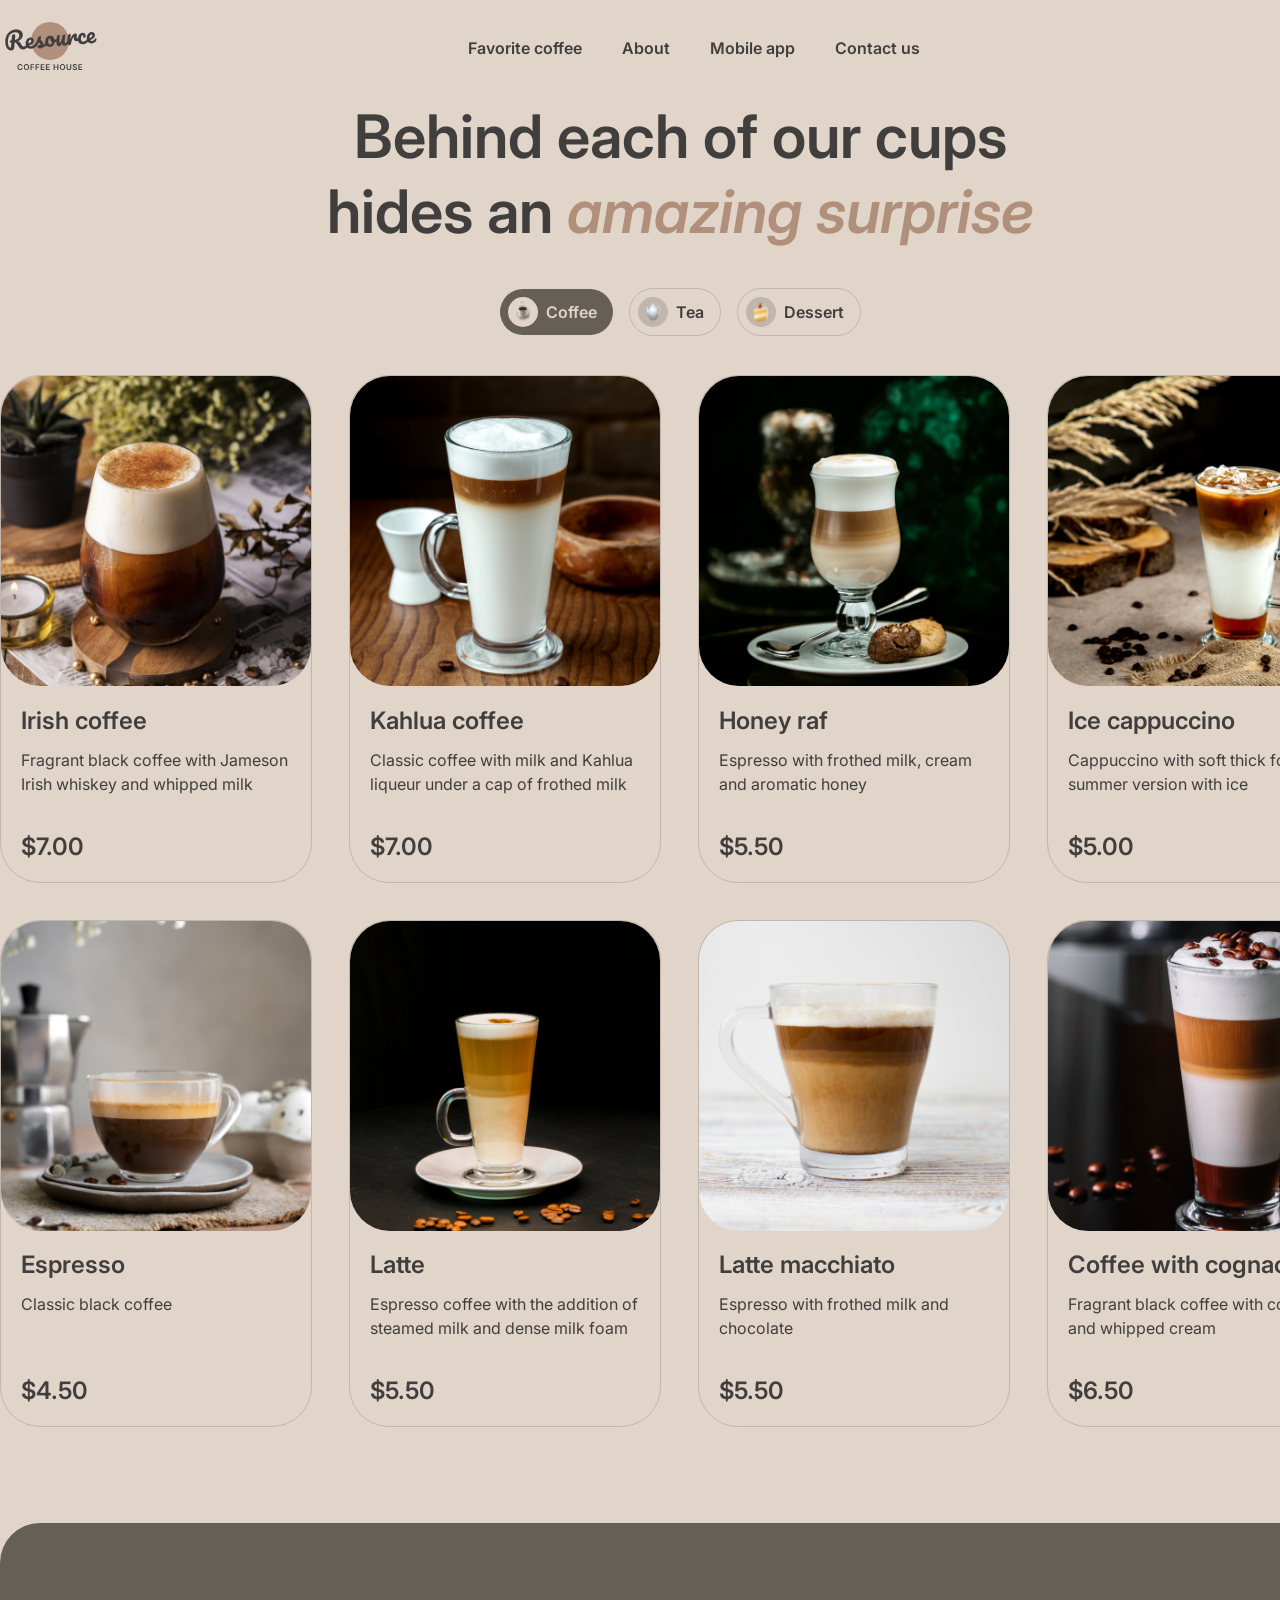
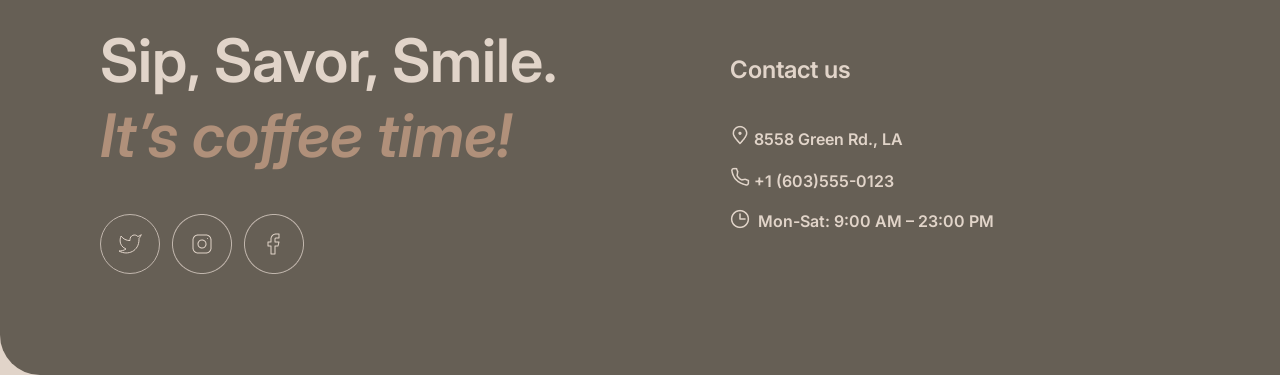
==== commit d3a50830: "feat: finish menu 768 and 368" ====
--- a/coffee-house/menu/index.html
+++ b/coffee-house/menu/index.html
@@ -16,7 +16,7 @@
         <header class="header">
 
             <div class="logo">
-                <img src="../assets/img/logo.svg" alt="logo" class="imgLogo">
+                <a href="../index.html"><img src="../assets/img/logo.svg" alt="logo" class="imgLogo"></a>
             </div>
             <nav>
                 <ul>
@@ -136,7 +136,7 @@
             <div class="contactUs" id="contactUs">
                 <div class="offer">
                     <div class="offerHead">
-                        <h1>Sip, Savor, Smile.</h1><br> <i>It’s coffee time!</i>
+                        <h1 class="textH1">Sip, Savor, Smile.<br><i>It’s coffee time!</i></h1>
                     </div>
                     <div class="socialMedia">
                         <ul class="socialMediaS">
--- a/coffee-house/index.css
+++ b/coffee-house/index.css
@@ -416,7 +416,7 @@
 }
 
 .offer {
-  padding: 113px 0 81px 100px;
+  padding: 100px 0 81px 100px;
   width: 530px;
 }
 
@@ -442,7 +442,7 @@
   font-size: 60px;
 }
 .offerHead h1 {
-  margin: 14px 0 59px 0;
+  margin: 0px 0 40px 0;
 }
 
 .socialMediaS {
@@ -481,7 +481,7 @@
 }
 
 .socialMedia {
-  margin: 56px 0 0 0;
+  margin: 41px 0 0 0;
 }
 
 .contactInfoHead {
@@ -567,10 +567,13 @@
   display: flex;
   flex-direction: column;
   gap: 39px;
+  justify-content: center;
+  align-items: center;
 }
 
 .menuH3 {
   margin: 0;
+  max-width: 800px;
 }
 
 .coffeeTab {
@@ -711,8 +714,20 @@
   height: 72px;
 }
 
+.refresh {
+  display: none;
+}
+
+.textH1 {
+  font-size: 60px;
+  font-style: normal;
+  font-weight: 600;
+  line-height: 125%;
+  margin: 0;
+}
+
 /*768px*/
-@media screen and (max-width: 768px) {
+@media screen and (max-width: 1024px) {
   .wrapper {
     width: 688px;
     margin: 0 40px 0 40px;
@@ -787,7 +802,7 @@
     gap: 84px;
   }
   .offer {
-    padding: 116px 0 0 0;
+    padding: 100px 0 0 0;
     text-align: left;
     width: 568px;
   }
@@ -827,4 +842,109 @@
     display: flex;
     justify-content: center;
   }
+  .textH1 {
+    font-size: 60px;
+    font-style: normal;
+    font-weight: 600;
+    line-height: 125%;
+    margin: 0;
+  }
+  .offerHead h1 {
+    margin: 0;
+  }
+}
+/*380px*/
+@media screen and (max-width: 650px) {
+  .wrapper {
+    max-width: 346px;
+    margin: 0 16px;
+  }
+  .welcomText {
+    width: 316px;
+    padding: 9px 0 0 0;
+  }
+  h2 {
+    font-size: 42px;
+    font-style: normal;
+    font-weight: 600;
+    line-height: 115%;
+  }
+  .welcom {
+    height: 552px;
+  }
+  h3 {
+    font-size: 32px;
+    font-style: normal;
+    font-weight: 600;
+    line-height: 125%;
+    margin-bottom: 40px;
+  }
+  .sliderLeft,
+  .sliderRight {
+    display: none;
+  }
+  .slides {
+    gap: 16px;
+  }
+  .slides img {
+    max-width: 348px;
+    max-height: 348px;
+    margin-bottom: 5px;
+  }
+  .aboutImg {
+    max-width: 348px;
+    max-height: 590px;
+  }
+  .image1,
+  .image4 {
+    max-width: 348px;
+    max-height: 590px;
+    background-position: -189px -68px;
+  }
+  .mobileAppBtn {
+    flex-direction: column;
+  }
+  .mobileAppScreen img {
+    max-width: 348px;
+  }
+  .mobileApp {
+    gap: 40px;
+  }
+  .textH1 {
+    font-size: 32px;
+    font-style: normal;
+    font-weight: 600;
+    line-height: 125%;
+    margin: 0;
+  }
+  .offerHead i {
+    font-size: 32px;
+  }
+  .offerHead h1 {
+    margin: 62px 0 0 0;
+  }
+  .offer {
+    max-width: 316px;
+    display: flex;
+    flex-direction: column;
+    justify-content: center;
+    align-items: flex-start;
+    padding: 0;
+  }
+  .socialMedia {
+    margin: 22px 0 0 0;
+  }
+  .contactInfo {
+    max-width: 316px;
+    padding: 0 0 66px 0;
+  }
+  .contactUs {
+    gap: 22px;
+  }
+  .menuTab {
+    gap: 8px;
+  }
+  .menuCards {
+    gap: 38px;
+  }
 }/*# sourceMappingURL=index.css.map */
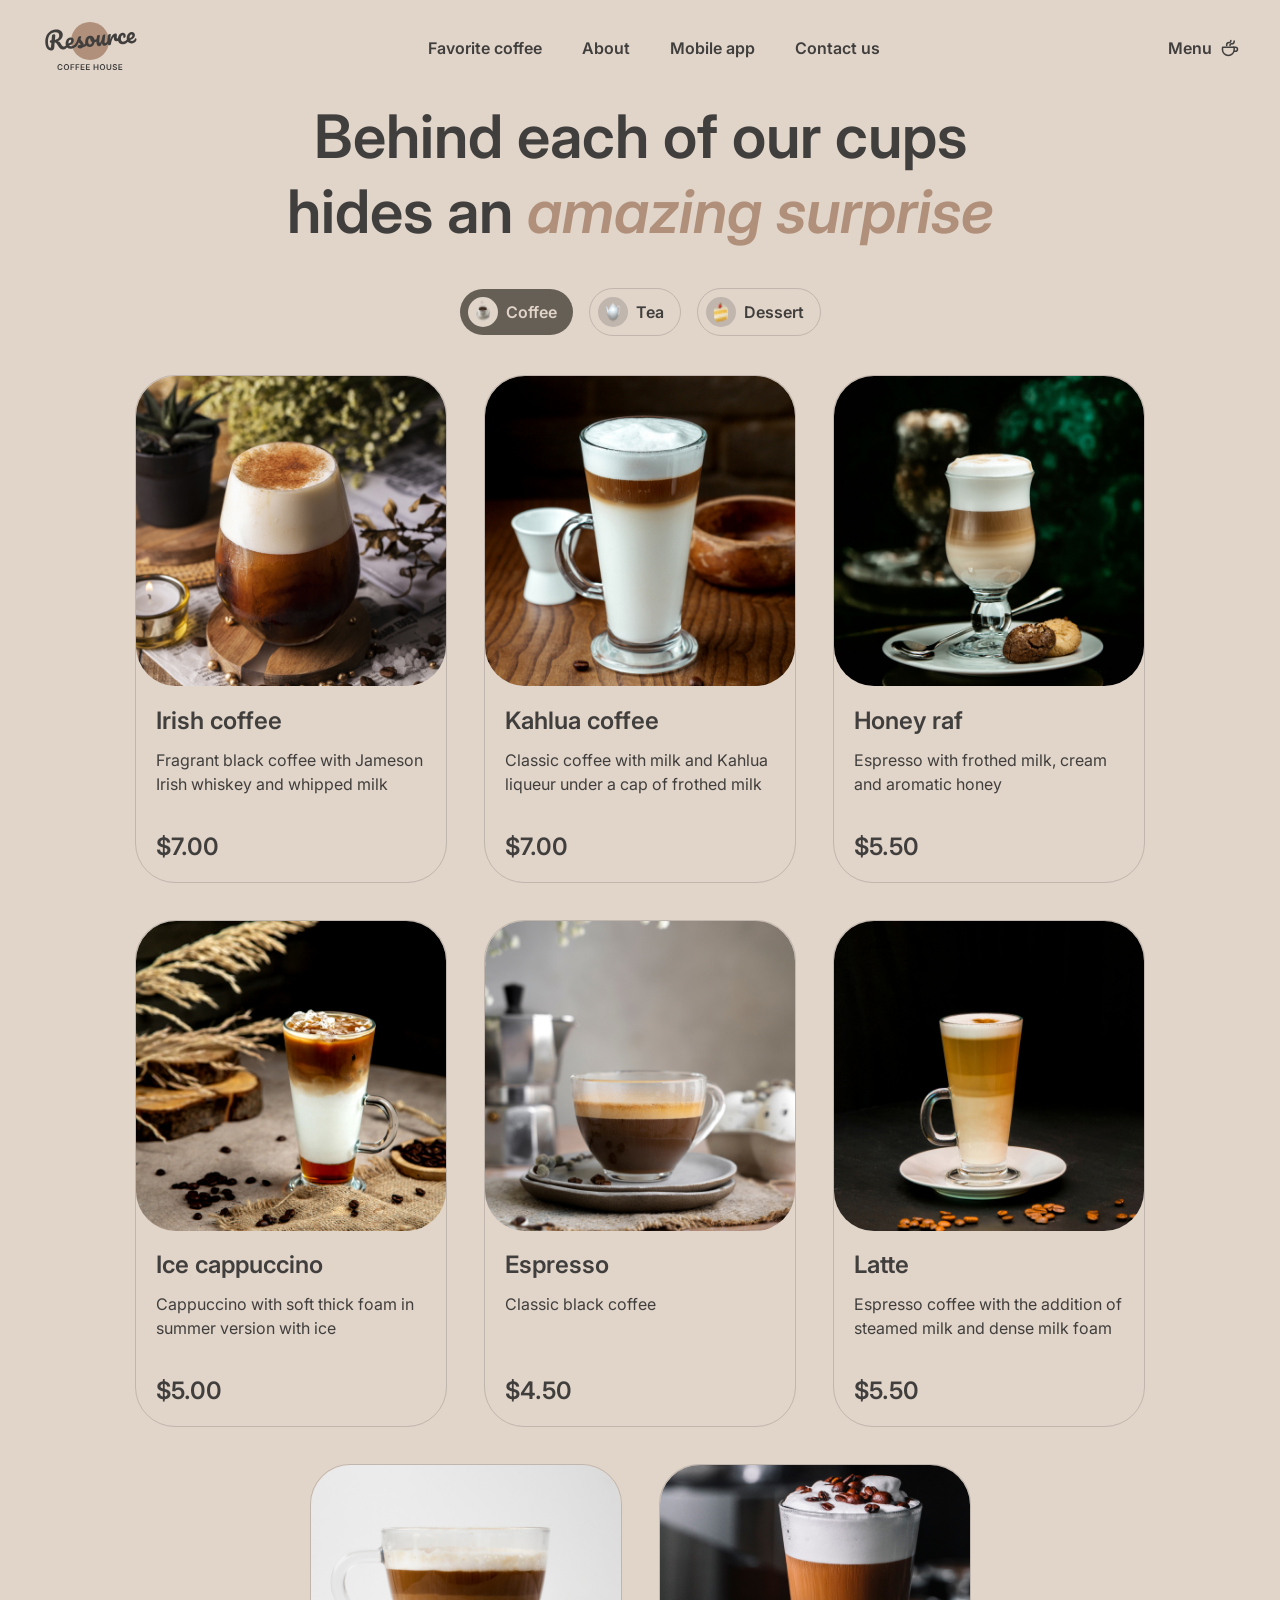
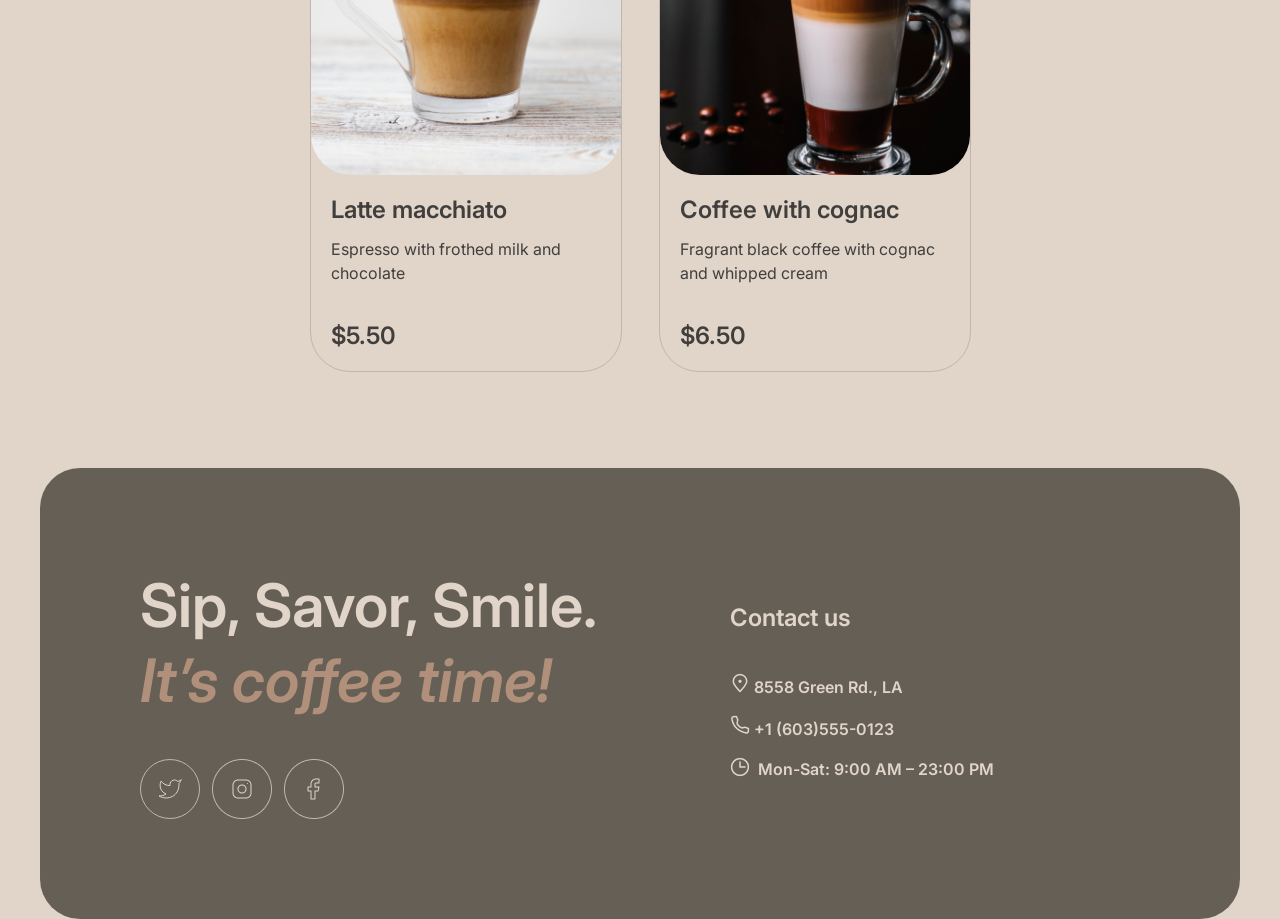
==== commit ddb96c4e: "feat: add burger menu" ====
--- a/coffee-house/menu/index.html
+++ b/coffee-house/menu/index.html
@@ -32,9 +32,40 @@
                 <img src="../assets/img/coffee-cup.svg" alt="coffeeMenu">
             </div>
             <div class="burger">
-                <img src="../assets/img/button-icon-burger.png" alt="burgerMenu">
-            </div>
-
+                <div class="twoLine">
+                    <svg width="18" height="2" viewBox="0 0 18 2" fill="none" xmlns="http://www.w3.org/2000/svg">
+                        <path d="M1 1H17" stroke="#403F3D" stroke-width="1.5" stroke-linecap="round"
+                            stroke-linejoin="round" />
+                    </svg>
+                    <svg width="18" height="2" viewBox="0 0 18 2" fill="none" xmlns="http://www.w3.org/2000/svg">
+                        <path d="M1 1H17" stroke="#403F3D" stroke-width="1.5" stroke-linecap="round"
+                            stroke-linejoin="round" />
+                    </svg>
+                    
+                </div>
+                <div class="closeBurger displaynone">
+                    <svg width="14" height="14" viewBox="0 0 14 14" fill="none" xmlns="http://www.w3.org/2000/svg">
+                        <path d="M1.34314 12.657L12.6568 1.34327" stroke="#403F3D" stroke-width="1.5"
+                            stroke-linecap="round" stroke-linejoin="round" />
+                    </svg>
+                    <svg width="14" height="14" viewBox="0 0 14 14" fill="none" xmlns="http://www.w3.org/2000/svg">
+                        <path d="M1.34314 1.34326L12.6568 12.657" stroke="#403F3D" stroke-width="1.5" stroke-linecap="round" stroke-linejoin="round"/>
+                      </svg>
+                </div>
+            </div>
+            <div class="burgerMenuNav">
+                <ul>
+                    <li><a href="../index.html#favoriteCoffee">Favorite coffee</a></li>
+                    <li><a href="../index.html#about">About</a></li>
+                    <li><a href="../index.html#mobileApp">Mobile app</a></li>
+                    <li><a href="../index.html#contactUs">Contact us</a></li>
+                </ul>
+                <div class="coffeeMenuBurger">
+
+                    <a href="#">Menu</a>
+                    <img src="../assets/img/coffee-cup.svg" alt="coffeeMenu">
+                </div>
+            </div>
         </header>
         <main>
             <div class="menu">
@@ -179,7 +210,7 @@
             </div>
         </main>
     </div>
-
+    <script src="../index.js"></script>
 </body>
 
 </html>
--- a/coffee-house/index.css
+++ b/coffee-house/index.css
@@ -10,11 +10,13 @@
 body {
   background-color: #E1D4C9;
   font-family: Inter, serif;
+  display: flex;
+  justify-content: center;
 }
 
 .wrapper {
-  width: 1360px;
-  margin: 0 auto;
+  max-width: 1360px;
+  margin: 0 40px;
 }
 
 /*header css*/ 
@@ -78,9 +80,8 @@
   background-image: url(./assets/img/img-hero.svg);
   border-radius: 42px;
   height: 644px;
-  background-position: -70px -40px;
-  background-repeat: no-repeat;
-  max-width: 1360px;
+  background-size: cover;
+  width: inherit;
 }
 
 i {
@@ -100,7 +101,7 @@
 
 .welcomText {
   height: 444px;
-  width: 530px;
+  max-width: 530px;
   display: flex;
   margin: 100px 0 0 100px;
   flex-direction: column;
@@ -236,7 +237,7 @@
 }
 .slides img {
   height: 480px;
-  width: 480px;
+  max-width: 480px;
   margin-bottom: 10px;
 }
 
@@ -287,6 +288,8 @@
 .aboutImages {
   display: flex;
   gap: 40px;
+  flex-wrap: wrap;
+  justify-content: center;
 }
 
 .aboutImages1 {
@@ -310,6 +313,7 @@
 .image1 {
   background-image: url(./assets/img/about-1.jpg);
   background-position: -33px -68px;
+  background-repeat: no-repeat;
 }
 
 .image2 {
@@ -327,6 +331,7 @@
 .image4 {
   background-image: url(./assets/img/about-4.jpg);
   background-position: -33px -68px;
+  background-repeat: no-repeat;
 }
 
 /*css mobile app*/
@@ -335,12 +340,15 @@
   flex-direction: row;
   gap: 100px;
   margin: 100px 0 0 0;
+  flex-wrap: wrap;
+  justify-content: center;
 }
 
 .mobileAppText {
   display: flex;
   flex-direction: column;
   gap: 40px;
+  max-width: 630px;
 }
 
 .mobileAppHead {
@@ -407,8 +415,6 @@
 .contactUs {
   display: flex;
   flex-direction: row;
-  justify-content: center;
-  align-items: center;
   gap: 100px;
   background: #665F55;
   border-radius: 40px;
@@ -417,12 +423,12 @@
 
 .offer {
   padding: 100px 0 81px 100px;
-  width: 530px;
+  max-width: 530px;
 }
 
 .contactInfo {
-  width: 530px;
-  padding: 71px 100px 81px 0;
+  max-width: 530px;
+  padding: 135px 100px 81px 33px;
   display: flex;
   flex-direction: column;
   align-items: flex-start;
@@ -683,16 +689,17 @@
   display: flex;
   gap: 37px;
   flex-wrap: wrap;
+  justify-content: center;
 }
 
 .cards {
   border-radius: 40px;
   border: 1px solid #C1B6AD;
-  width: 310px;
+  max-width: 310px;
 }
 .cards img {
   border-radius: 40px;
-  width: 310px;
+  max-width: 310px;
 }
 
 .cardsText {
@@ -726,10 +733,14 @@
   margin: 0;
 }
 
+.burgerMenuNav {
+  display: none;
+}
+
 /*768px*/
-@media screen and (max-width: 1024px) {
+@media screen and (max-width: 768px) {
   .wrapper {
-    width: 688px;
+    max-width: 688px;
     margin: 0 40px 0 40px;
   }
   nav,
@@ -737,15 +748,128 @@
     display: none;
   }
   .burger {
-    display: inline-block;
+    display: flex;
+    flex-direction: column;
+    justify-content: center;
+    align-items: center;
+    gap: 8px;
     cursor: pointer;
+    width: 44px;
+    height: 44px;
+    border-radius: 100px;
+    border: 1px solid #665F55;
+    transition: 1s;
+  }
+  .burger .twoLine {
+    display: flex;
+    flex-direction: column;
+    gap: 8px;
+  }
+  .burger .closeBurger {
+    display: flex;
+    flex-direction: column;
+    justify-content: center;
+    align-items: center;
+    position: relative;
+  }
+  .burger .closeBurger svg {
+    z-index: 0;
+    position: absolute;
+  }
+  .burger .closeBurger svg:first-child {
+    z-index: 1;
+  }
+  .burgerMenuNav {
+    max-width: 100%;
+    background: #E1D4C9;
+    display: flex;
+    gap: 100px;
+    flex-direction: column;
+    align-items: center;
+    position: fixed;
+    width: 90%;
+    z-index: 100;
+    top: 0px;
+    right: 0px;
+    transform: translateX(100%);
+    transition: transform 1s;
+    top: 100px;
+    padding: 60px 0px;
+    height: 804px;
+    margin: 0px 40px;
+  }
+  .burgerMenuNav ul {
+    display: flex;
+    gap: 60px;
+    flex-direction: column;
+    align-items: center;
+    margin: 0;
+    padding-left: 0px;
+  }
+  .burgerMenuNav ul li {
+    list-style: none;
+  }
+  .burgerMenuNav ul a {
+    text-decoration: none;
+    color: #403F3D;
+    font-size: 32px;
+    font-style: normal;
+    font-weight: 600;
+    line-height: 125%;
+    cursor: pointer;
+    align-self: stretch;
+  }
+  .burgerMenuNav ul :hover {
+    -webkit-text-decoration: underline 2px;
+            text-decoration: underline 2px;
+    transition-duration: 0.4s;
+  }
+  .active {
+    transform: translateX(0);
+  }
+  .noactive {
+    transform: translateX(100%);
+  }
+  .coffeeMenuBurger {
+    display: flex;
+    gap: 8px;
+    transition: transform 1s;
+  }
+  .coffeeMenuBurger a {
+    text-decoration: none;
+    cursor: pointer;
+    color: #403F3D;
+    font-feature-settings: "clig" off, "liga" off;
+    font-family: Inter, serif;
+    font-size: 32px;
+    font-style: normal;
+    font-weight: 600;
+    line-height: 125%;
+    transition: transform 1s;
+  }
+  .coffeeMenuBurger :hover {
+    -webkit-text-decoration: underline 2px;
+            text-decoration: underline 2px;
+    transition-duration: 1s;
+  }
+  .coffeeMenuBurger img {
+    width: 40px;
+    height: 40px;
+  }
+  .coffeeMenuBurger :hover {
+    -webkit-text-decoration: underline 2px;
+            text-decoration: underline 2px;
+    transition-duration: 0.4s;
+  }
+  .displaynone {
+    display: none !important;
   }
   .header {
     margin: 20px 0 17px 0;
   }
   .welcomText {
     margin: 0;
-    width: 568px;
+    max-width: 568px;
   }
   .welcom {
     display: flex;
@@ -763,13 +887,15 @@
     padding-left: 0px;
   }
   .aboutImg {
-    width: 688px;
-    height: 590px;
+    max-width: 688px;
     border-radius: 20px;
   }
   .image1,
   .image4 {
-    background-position: -19px -68px;
+    background-position: -17px -66px;
+    width: inherit;
+    background-size: 105%;
+    background-repeat: no-repeat;
   }
   .image2,
   .image3 {
@@ -796,20 +922,18 @@
   .contactUs {
     display: flex;
     flex-direction: column;
-    align-items: center;
     padding: 0;
     margin: 100px 0 0 0;
     gap: 84px;
   }
   .offer {
-    padding: 100px 0 0 0;
+    padding: 100px 0 0 60px;
     text-align: left;
-    width: 568px;
+    max-width: 568px;
   }
   .contactInfo {
-    padding: 0;
-    width: 568px;
-    padding: 0 0 107px 0;
+    max-width: 568px;
+    padding: 0 0 107px 60px;
   }
   .menuCards {
     display: flex;
@@ -855,12 +979,8 @@
 }
 /*380px*/
 @media screen and (max-width: 650px) {
-  .wrapper {
-    max-width: 346px;
-    margin: 0 16px;
-  }
   .welcomText {
-    width: 316px;
+    max-width: 316px;
     padding: 9px 0 0 0;
   }
   h2 {
@@ -891,6 +1011,62 @@
     max-height: 348px;
     margin-bottom: 5px;
   }
+  .mobileAppBtn {
+    flex-direction: column;
+  }
+  .mobileAppScreen img {
+    max-width: 348px;
+  }
+  .mobileApp {
+    gap: 40px;
+  }
+  .image1,
+  .image4 {
+    max-width: 668px;
+    max-height: 450px;
+    background-position: -190px -68px;
+    width: inherit;
+    background-size: 150%;
+    background-repeat: no-repeat;
+  }
+}
+@media screen and (max-width: 400px) {
+  .wrapper {
+    max-width: 346px;
+    margin: 0 16px;
+  }
+  .welcomText {
+    max-width: 316px;
+    padding: 9px 0 0 0;
+  }
+  h2 {
+    font-size: 42px;
+    font-style: normal;
+    font-weight: 600;
+    line-height: 115%;
+  }
+  .welcom {
+    height: 552px;
+  }
+  h3 {
+    font-size: 32px;
+    font-style: normal;
+    font-weight: 600;
+    line-height: 125%;
+    margin-bottom: 40px;
+  }
+  .sliderLeft,
+  .sliderRight {
+    display: none;
+  }
+  .slides {
+    gap: 16px;
+  }
+  .slides img {
+    max-width: 348px;
+    max-height: 348px;
+    margin-bottom: 5px;
+  }
   .aboutImg {
     max-width: 348px;
     max-height: 590px;
@@ -899,7 +1075,10 @@
   .image4 {
     max-width: 348px;
     max-height: 590px;
-    background-position: -189px -68px;
+    background-position: -190px -68px;
+    width: inherit;
+    background-size: 210%;
+    background-repeat: no-repeat;
   }
   .mobileAppBtn {
     flex-direction: column;
@@ -929,14 +1108,14 @@
     flex-direction: column;
     justify-content: center;
     align-items: flex-start;
-    padding: 0;
+    padding: 0 0 0 10px;
   }
   .socialMedia {
     margin: 22px 0 0 0;
   }
   .contactInfo {
     max-width: 316px;
-    padding: 0 0 66px 0;
+    padding: 0 0 66px 10px;
   }
   .contactUs {
     gap: 22px;
@@ -947,4 +1126,8 @@
   .menuCards {
     gap: 38px;
   }
+  .burgerMenuNav {
+    width: 100%;
+    margin: 0px 16px;
+  }
 }/*# sourceMappingURL=index.css.map */
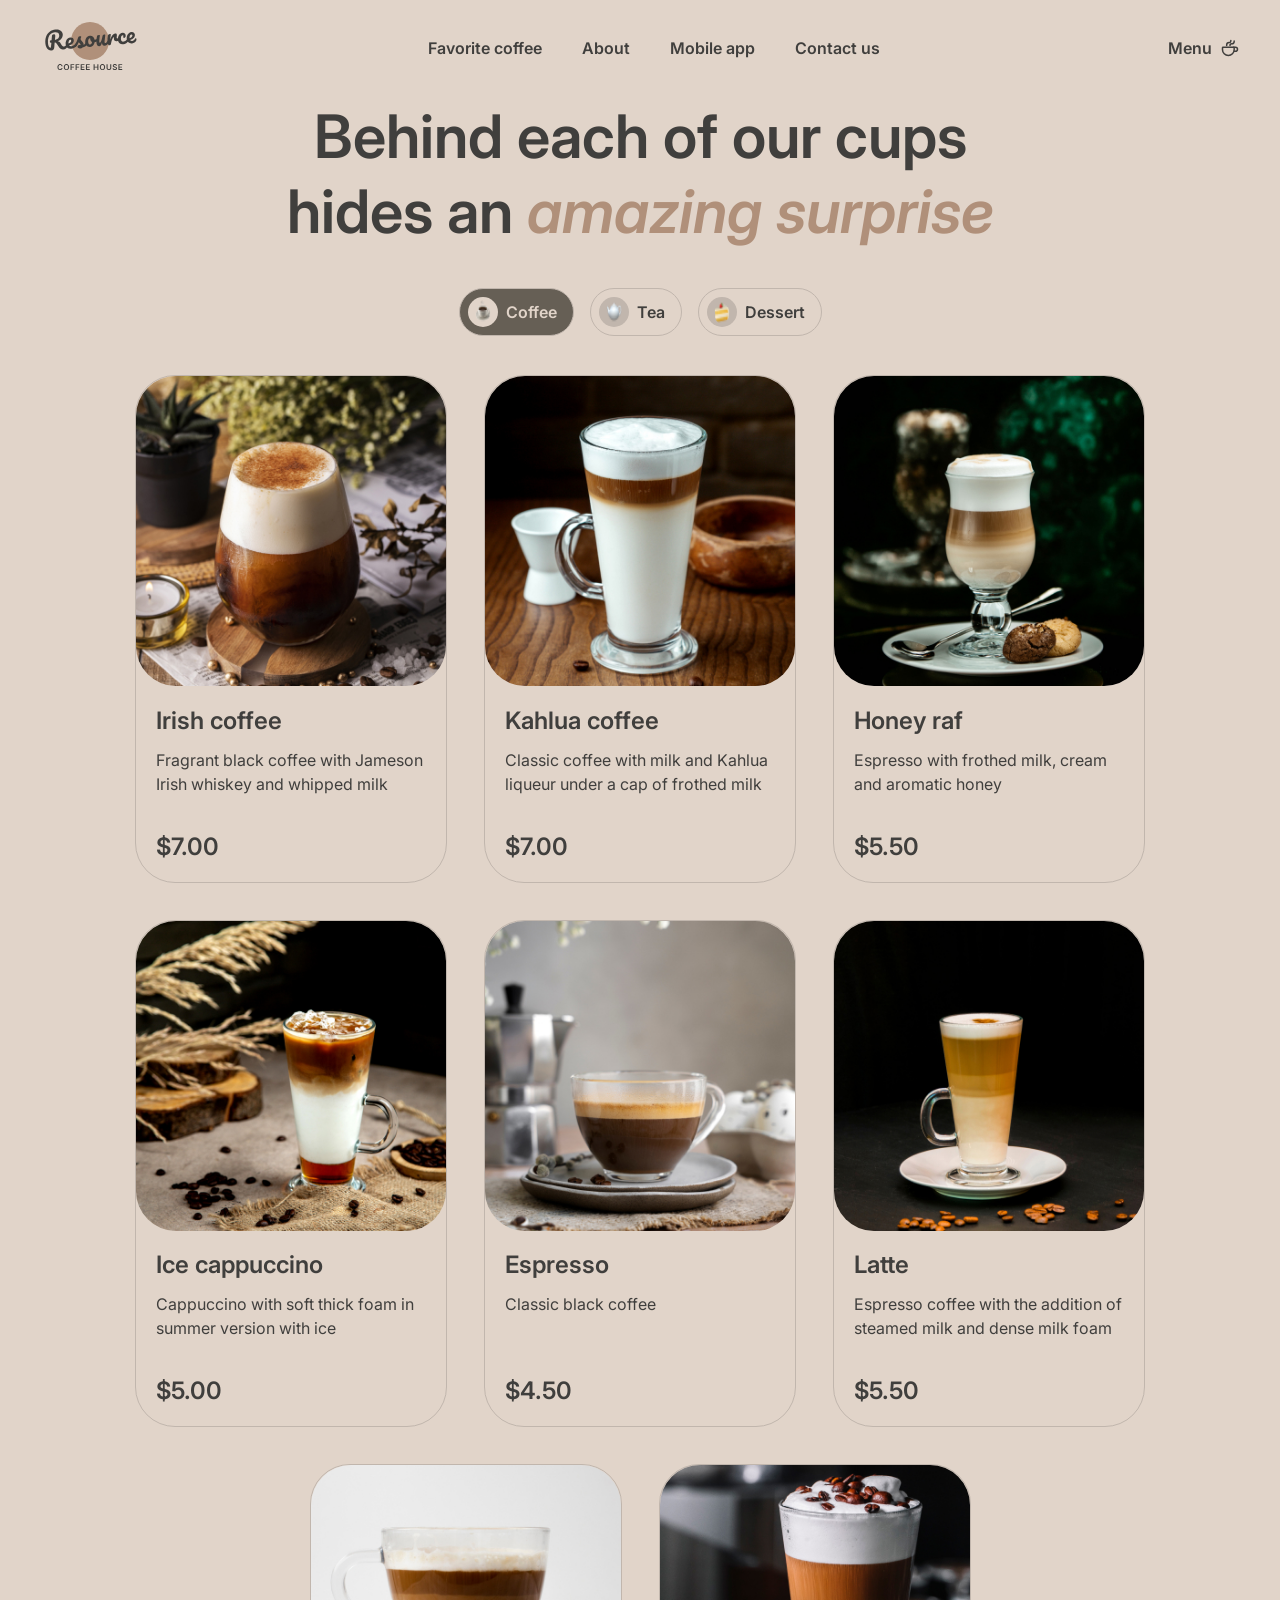
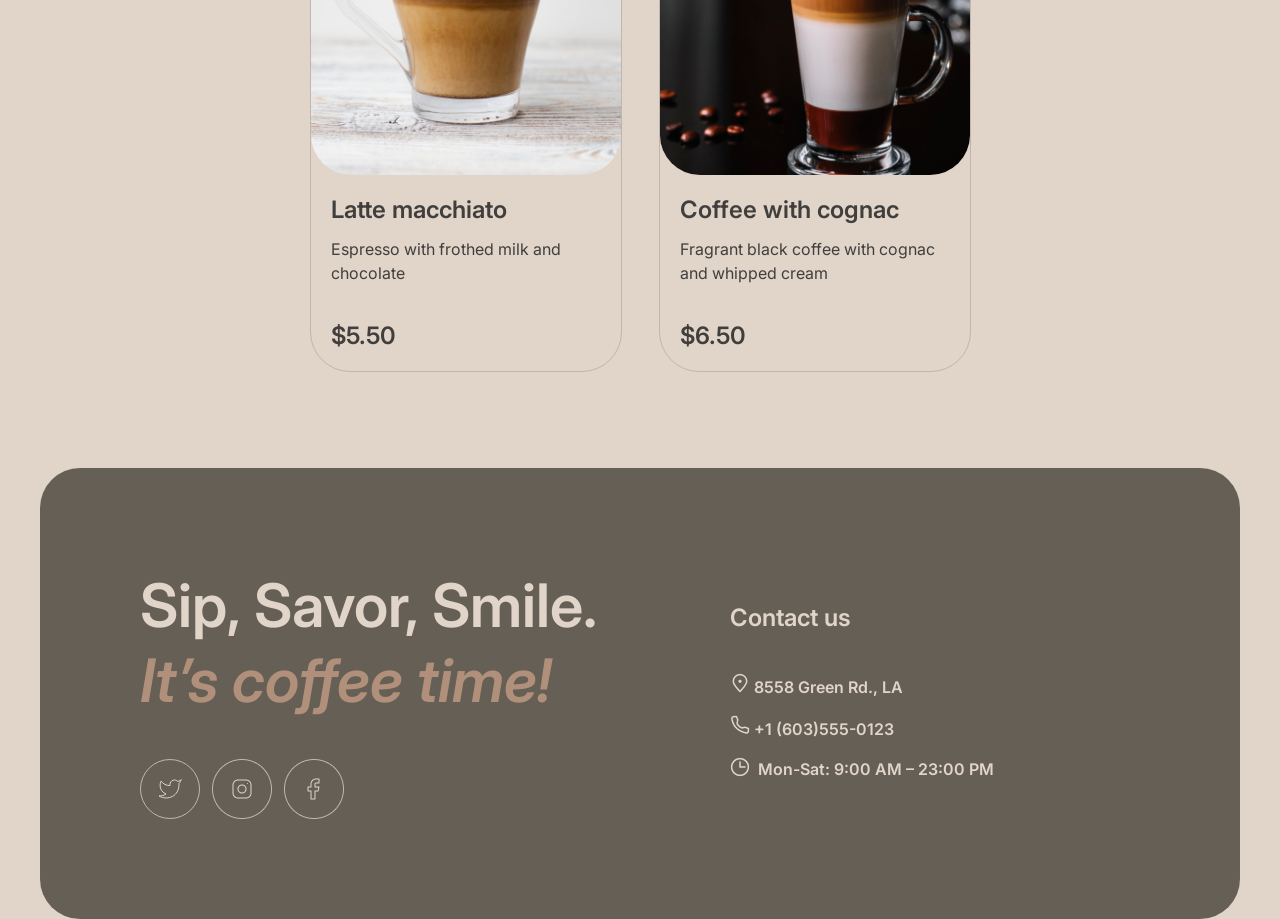
==== commit 2f09f01e: "feat: add categories of products on the menu" ====
--- a/coffee-house/menu/index.html
+++ b/coffee-house/menu/index.html
@@ -20,9 +20,9 @@
             </div>
             <nav>
                 <ul>
-                    <li><a href="#favoriteCoffee">Favorite coffee</a></li>
-                    <li><a href="#about">About</a></li>
-                    <li><a href="#mobileApp">Mobile app</a></li>
+                    <li><a href="../index.html#favoriteCoffee">Favorite coffee</a></li>
+                    <li><a href="../index.html#about">About</a></li>
+                    <li><a href="../index.html#mobileApp">Mobile app</a></li>
                     <li><a href="#contactUs">Contact us</a></li>
                 </ul>
             </nav>
@@ -71,7 +71,7 @@
             <div class="menu">
                 <h3 class="menuH3">Behind each of our cups hides an <i>amazing surprise</i></h3>
                 <div class="menuTab">
-                    <div class="coffeeTab">
+                    <div class="coffeeTab activeTab">
                         <img src="../assets/img/coffee_menu.png" alt="coffee">
                         <p>Coffee</p>
                     </div>
@@ -148,6 +148,106 @@
                         <div class="cardsText">
                             <h4>Coffee with cognac</h4>
                             <p class="cardText">Fragrant black coffee with cognac and whipped cream</p>
+                            <h4>$6.50</h4>
+                        </div>
+                    </div>
+                </div>
+                <div class="menuCardsTea displaynone">
+                    <div class="cards">
+                        <img src="../assets/img/tea-1.png" alt="tea-1">
+                        <div class="cardsText">
+                            <h4>Moroccan</h4>
+                            <p class="cardText">FFragrant black tea with the addition of tangerine, cinnamon, honey, lemon and mint</p>
+                            <h4>$4.50</h4>
+                        </div>
+                    </div>
+                    <div class="cards">
+                        <img src="../assets/img/tea-2.png" alt="tea-2">
+                        <div class="cardsText">
+                            <h4>Ginger</h4>
+                            <p class="cardText">Original black tea with fresh ginger, lemon and honey</p>
+                            <h4>$5.00</h4>
+                        </div>
+                    </div>
+                    <div class="cards">
+                        <img src="../assets/img/tea-3.png" alt="tea-3">
+                        <div class="cardsText">
+                            <h4>Cranberry</h4>
+                            <p class="cardText">Invigorating black tea with cranberry and honey</p>
+                            <h4>$5.00</h4>
+                        </div>
+                    </div>
+                    <div class="cards">
+                        <img src="../assets/img/tea-4.png" alt="tea-4">
+                        <div class="cardsText">
+                            <h4>Sea buckthorn</h4>
+                            <p class="cardText">Toning sweet black tea with sea buckthorn, fresh thyme and cinnamon</p>
+                            <h4>$5.50</h4>
+                        </div>
+                    </div>
+                </div>
+                <div class="menuCardsDessets displaynone">
+                    <div class="cards">
+                        <img src="../assets/img/dessert-1.png" alt="dessert-1">
+                        <div class="cardsText">
+                            <h4>Marble cheesecake</h4>
+                            <p class="cardText">Philadelphia cheese with lemon zest on a light sponge cake and red currant jam</p>
+                            <h4>$3.50</h4>
+                        </div>
+                    </div>
+                    <div class="cards">
+                        <img src="../assets/img/dessert-2.png" alt="dessert-2">
+                        <div class="cardsText">
+                            <h4>Red velvet</h4>
+                            <p class="cardText">Layer cake with cream cheese frosting</p>
+                            <h4>$4.00</h4>
+                        </div>
+                    </div>
+                    <div class="cards">
+                        <img src="../assets/img/dessert-3.png" alt="dessert-3">
+                        <div class="cardsText">
+                            <h4>Cheesecakes</h4>
+                            <p class="cardText">Soft cottage cheese pancakes with sour cream and fresh berries and sprinkled with powdered sugar</p>
+                            <h4>$4.50</h4>
+                        </div>
+                    </div>
+                    <div class="cards">
+                        <img src="../assets/img/dessert-4.png" alt="dessert-4">
+                        <div class="cardsText">
+                            <h4>Creme brulee</h4>
+                            <p class="cardText">Delicate creamy dessert in a caramel basket with wild berries</p>
+                            <h4>$4.00</h4>
+                        </div>
+                    </div>
+                    <div class="cards off">
+                        <img src="../assets/img/dessert-5.png" alt="dessert-5">
+                        <div class="cardsText">
+                            <h4>Pancakes</h4>
+                            <p class="cardText">Tender pancakes with strawberry jam and fresh strawberries</p>
+                            <h4>$4.50</h4>
+                        </div>
+                    </div>
+                    <div class="cards off">
+                        <img src="../assets/img/dessert-6.png" alt="dessert-6">
+                        <div class="cardsText">
+                            <h4>Honey cake</h4>
+                            <p class="cardText">Classic honey cake with delicate custard</p>
+                            <h4>$4.50</h4>
+                        </div>
+                    </div>
+                    <div class="cards off">
+                        <img src="../assets/img/dessert-7.png" alt="dessert-7">
+                        <div class="cardsText">
+                            <h4>Chocolate cake</h4>
+                            <p class="cardText">Cake with hot chocolate filling and nuts with dried apricots</p>
+                            <h4>$5.50</h4>
+                        </div>
+                    </div>
+                    <div class="cards off">
+                        <img src="../assets/img/dessert-8.png" alt="dessert-8">
+                        <div class="cardsText">
+                            <h4>Black forest</h4>
+                            <p class="cardText">A combination of thin sponge cake with cherry jam and light chocolate mousse</p>
                             <h4>$6.50</h4>
                         </div>
                     </div>
@@ -210,7 +310,7 @@
             </div>
         </main>
     </div>
-    <script src="../index.js"></script>
+    <script src="menu.js"></script>
 </body>
 
 </html>
--- a/coffee-house/index.css
+++ b/coffee-house/index.css
@@ -195,31 +195,43 @@
 
 .sliderLeft {
   rotate: 180deg;
+  display: flex;
   width: 60px;
   height: 60px;
+  justify-content: center;
+  align-items: center;
   padding-top: 0px;
-  padding-right: 5px;
   transition-duration: 0.4s;
   cursor: pointer;
+  border-radius: 100px;
+  border: 1px solid #665F55;
 }
 .sliderLeft:hover {
   background: #665F55;
-  border-radius: 50px;
-  color: #E1D4C9;
+}
+.sliderLeft:hover svg path {
+  stroke: #E1D4C9;
+  transition: 0.5s;
 }
 
 .sliderRight {
+  display: flex;
   width: 60px;
   height: 60px;
-  padding-bottom: 0px;
-  padding-right: 5px;
+  justify-content: center;
+  align-items: center;
+  padding-top: 0px;
   transition-duration: 0.4s;
   cursor: pointer;
+  border-radius: 100px;
+  border: 1px solid #665F55;
 }
 .sliderRight:hover {
   background: #665F55;
-  border-radius: 50px;
-  color: #E1D4C9;
+}
+.sliderRight:hover svg path {
+  stroke: #E1D4C9;
+  transition: 0.5s;
 }
 
 .favoriteCoffee {
@@ -227,7 +239,9 @@
   flex-direction: column;
 }
 
-.slides {
+.slides,
+.slides2,
+.slides3 {
   display: flex;
   flex-direction: column;
   justify-content: center;
@@ -235,7 +249,9 @@
   max-width: 480px;
   gap: 16px;
 }
-.slides img {
+.slides img,
+.slides2 img,
+.slides3 img {
   height: 480px;
   max-width: 480px;
   margin-bottom: 10px;
@@ -260,7 +276,9 @@
   background: #C1B6AD;
 }
 
-.btnCarousel {
+.btnCarousel,
+.btnCarousel2,
+.btnCarousel3 {
   width: 40px;
   height: 4px;
   border-radius: 100px;
@@ -585,9 +603,10 @@
 .coffeeTab {
   display: flex;
   border-radius: 100px;
-  background: #665F55;
   padding: 8px 16px 8px 8px;
   gap: 8px;
+  cursor: pointer;
+  border: 1px solid #C1B6AD;
 }
 .coffeeTab img {
   padding: 3px 7px;
@@ -599,17 +618,24 @@
   height: 24px;
 }
 .coffeeTab p {
+  color: #403F3D;
+  font-feature-settings: "clig" off, "liga" off;
+  font-family: Inter, serif;
+  font-size: 16px;
+  font-style: normal;
+  font-weight: 600;
+  line-height: 150%;
+  padding-top: 3px;
+}
+.coffeeTab:hover {
+  background: #665F55;
+}
+.coffeeTab:hover p {
   color: #E1D4C9;
-  font-feature-settings: "clig" off, "liga" off;
-  font-family: Inter, serif;
-  font-size: 16px;
-  font-style: normal;
-  font-weight: 600;
-  line-height: 150%;
-  padding-top: 3px;
-}
-
-.teaTab {
+}
+
+.teaTab,
+.dessertTab {
   display: flex;
   border-radius: 100px;
   border: 1px solid #C1B6AD;
@@ -617,7 +643,8 @@
   gap: 8px;
   cursor: pointer;
 }
-.teaTab img {
+.teaTab img,
+.dessertTab img {
   padding: 3px 7px;
   justify-content: center;
   align-items: center;
@@ -626,7 +653,8 @@
   width: 16px;
   height: 24px;
 }
-.teaTab p {
+.teaTab p,
+.dessertTab p {
   color: #403F3D;
   font-feature-settings: "clig" off, "liga" off;
   font-family: Inter, serif;
@@ -636,10 +664,20 @@
   line-height: 150%;
   padding-top: 3px;
 }
-.teaTab:hover {
+.teaTab:hover,
+.dessertTab:hover {
   background: #665F55;
 }
-.teaTab:hover p {
+.teaTab:hover p,
+.dessertTab:hover p {
+  color: #E1D4C9;
+}
+
+.activeTab {
+  background: #665F55;
+  cursor: auto;
+}
+.activeTab p {
   color: #E1D4C9;
 }
 
@@ -651,41 +689,9 @@
   gap: 16px;
 }
 
-.dessertTab {
-  display: flex;
-  border-radius: 100px;
-  border: 1px solid #C1B6AD;
-  padding: 8px 16px 8px 8px;
-  gap: 8px;
-  cursor: pointer;
-}
-.dessertTab img {
-  padding: 3px 7px;
-  justify-content: center;
-  align-items: center;
-  border-radius: 100px;
-  background: #C1B6AD;
-  width: 16px;
-  height: 24px;
-}
-.dessertTab p {
-  color: #403F3D;
-  font-feature-settings: "clig" off, "liga" off;
-  font-family: Inter, serif;
-  font-size: 16px;
-  font-style: normal;
-  font-weight: 600;
-  line-height: 150%;
-  padding-top: 3px;
-}
-.dessertTab:hover {
-  background: #665F55;
-}
-.dessertTab:hover p {
-  color: #E1D4C9;
-}
-
-.menuCards {
+.menuCards,
+.menuCardsTea,
+.menuCardsDessets {
   display: flex;
   gap: 37px;
   flex-wrap: wrap;
@@ -735,6 +741,10 @@
 
 .burgerMenuNav {
   display: none;
+}
+
+.displaynone {
+  display: none !important;
 }
 
 /*768px*/
@@ -935,13 +945,17 @@
     max-width: 568px;
     padding: 0 0 107px 60px;
   }
-  .menuCards {
+  .menuCards,
+  .menuCardsDessets,
+  .menuCardsTea {
     display: flex;
     flex-flow: wrap;
     gap: 36px;
     padding: 0 14px;
   }
-  .menuCards .off {
+  .menuCards .off,
+  .menuCardsDessets .off,
+  .menuCardsTea .off {
     display: none;
   }
   .reload {
@@ -1003,10 +1017,14 @@
   .sliderRight {
     display: none;
   }
-  .slides {
+  .slides,
+  .slides2,
+  .slides3 {
     gap: 16px;
   }
-  .slides img {
+  .slides img,
+  .slides2 img,
+  .slides3 img {
     max-width: 348px;
     max-height: 348px;
     margin-bottom: 5px;
@@ -1059,10 +1077,14 @@
   .sliderRight {
     display: none;
   }
-  .slides {
+  .slides,
+  .slides2,
+  .slides3 {
     gap: 16px;
   }
-  .slides img {
+  .slides img,
+  .slides2 img,
+  .slides3 img {
     max-width: 348px;
     max-height: 348px;
     margin-bottom: 5px;
@@ -1123,7 +1145,9 @@
   .menuTab {
     gap: 8px;
   }
-  .menuCards {
+  .menuCards,
+  .menuCardsDessets,
+  .menuCardsTea {
     gap: 38px;
   }
   .burgerMenuNav {
